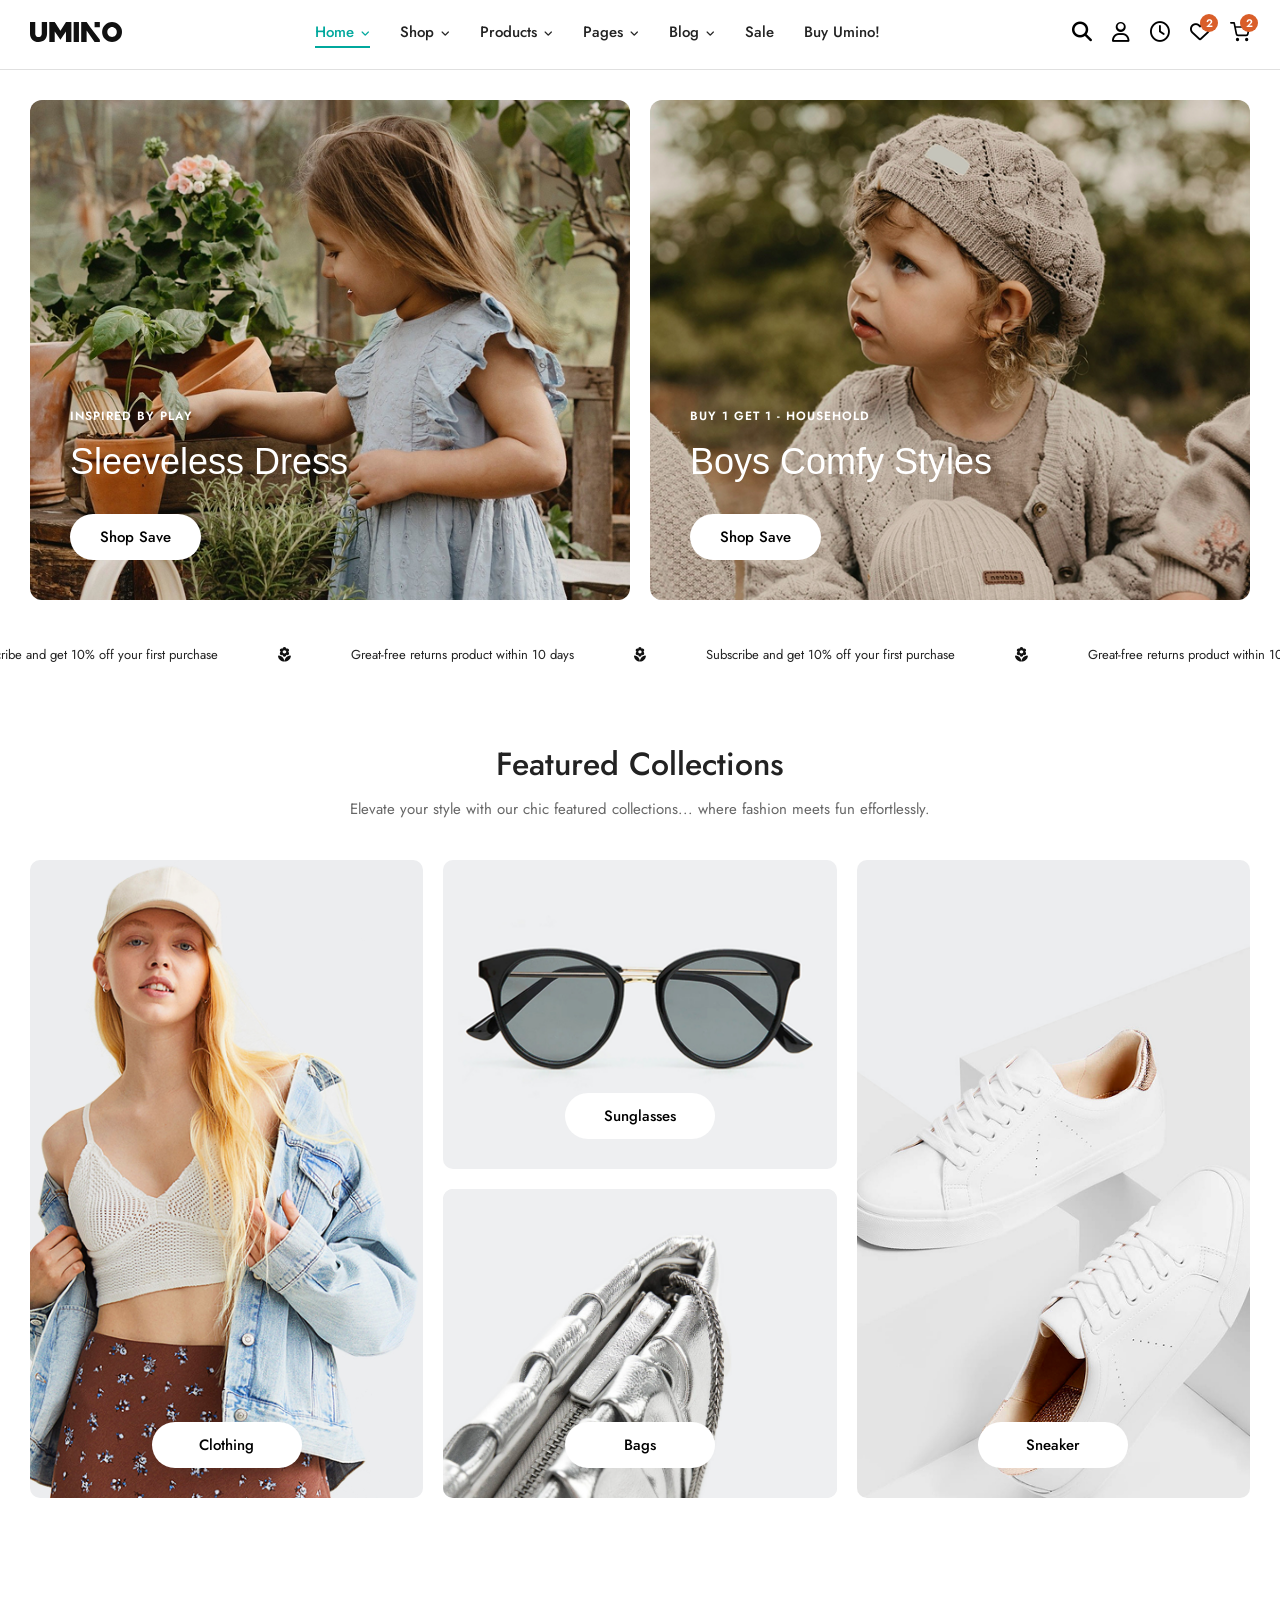
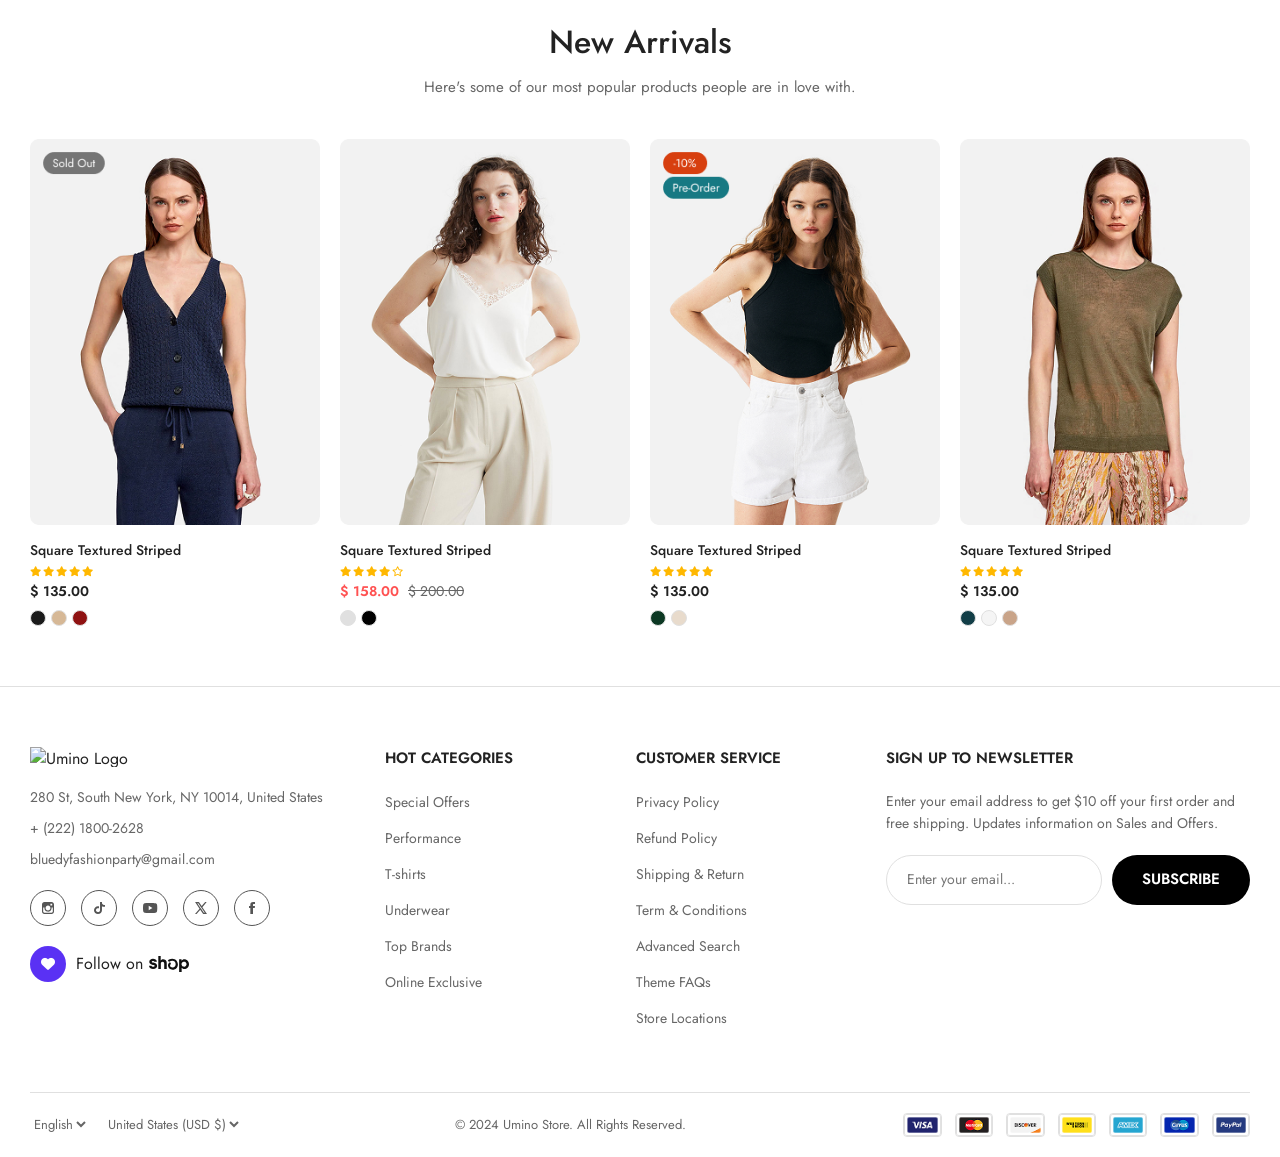
==== index.html @ 7bce4096 "init: initial commit" ====
<!doctype html>
<html lang="en">
  <head>
    <meta charset="UTF-8" />
    <meta name="viewport" content="width=device-width, initial-scale=1.0" />
    <title>Umino Theme - Figma to HTML</title>

    <!-- SEO & Meta -->
    <meta
      name="description"
      content="Umino Theme perfectly converted from Figma. Pixel perfect and highly responsive layout."
    />

    <!-- Fonts: Jost -->
    <link rel="preconnect" href="https://fonts.googleapis.com" />
    <link rel="preconnect" href="https://fonts.gstatic.com" crossorigin />
    <link
      href="https://fonts.googleapis.com/css2?family=Jost:wght@400;500;600;700&display=swap"
      rel="stylesheet"
    />

    <!-- FontAwesome for Icons -->
    <link
      rel="stylesheet"
      href="https://cdnjs.cloudflare.com/ajax/libs/font-awesome/6.4.0/css/all.min.css"
    />

    <!-- Custom CSS -->
    <link rel="stylesheet" href="css/style.css" />
    <link rel="stylesheet" href="css/responsive.css" />
  </head>
  <body>
    <!-- Header Desktop & Mobile -->
    <header class="header">
      <div class="container">
        <!-- Mobile Menu Btn -->
        <div class="mobile-menu-btn mobile-only">
          <i class="fa-solid fa-bars"></i>
        </div>

        <!-- Logo -->
        <a href="#" class="header-logo">
          <img
            src="assets/images/Logo.svg"
            alt="Umino Logo"
            style="height: 20px"
          />
        </a>

        <!-- Desktop Nav -->
        <nav class="header-nav desktop-only">
          <ul>
            <li>
              <a href="#" class="active"
                >Home
                <i
                  class="fa-solid fa-angle-down"
                  style="font-size: 10px; margin-left: 2px"
                ></i
              ></a>
            </li>
            <li>
              <a href="#"
                >Shop
                <i
                  class="fa-solid fa-angle-down"
                  style="font-size: 10px; margin-left: 2px"
                ></i
              ></a>
            </li>
            <li>
              <a href="#"
                >Products
                <i
                  class="fa-solid fa-angle-down"
                  style="font-size: 10px; margin-left: 2px"
                ></i
              ></a>
            </li>
            <li>
              <a href="#"
                >Pages
                <i
                  class="fa-solid fa-angle-down"
                  style="font-size: 10px; margin-left: 2px"
                ></i
              ></a>
            </li>
            <li>
              <a href="#"
                >Blog
                <i
                  class="fa-solid fa-angle-down"
                  style="font-size: 10px; margin-left: 2px"
                ></i
              ></a>
            </li>
            <li><a href="#">Sale</a></li>
            <li><a href="#">Buy Umino!</a></li>
          </ul>
        </nav>

        <!-- Icons -->
        <div class="header-icons">
          <a href="#" class="header-icon-item"
            ><i class="fa-solid fa-magnifying-glass"></i
          ></a>
          <a href="#" class="header-icon-item desktop-only"
            ><i class="fa-regular fa-user"></i
          ></a>
          <a href="#" class="header-icon-item desktop-only"
            ><i class="fa-regular fa-clock"></i
          ></a>
          <a href="#" class="header-icon-item desktop-only">
            <i class="fa-regular fa-heart"></i>
            <span class="icon-badge">2</span>
          </a>
          <a href="#" class="header-icon-item">
            <svg
              width="20"
              height="20"
              viewBox="0 0 24 24"
              fill="none"
              stroke="currentColor"
              stroke-width="2"
              stroke-linecap="round"
              stroke-linejoin="round"
              class="feather feather-shopping-cart"
            >
              <circle cx="9" cy="21" r="1"></circle>
              <circle cx="20" cy="21" r="1"></circle>
              <path
                d="M1 1h4l2.68 13.39a2 2 0 0 0 2 1.61h9.72a2 2 0 0 0 2-1.61L23 6H6"
              ></path>
            </svg>
            <span class="icon-badge">2</span>
          </a>
        </div>
      </div>
    </header>

    <main>
      <!-- Hero Banners -->
      <section class="hero-banners">
        <div class="container">
          <!-- Banner 1 -->
          <div class="banner-card">
            <img src="assets/images/banner-1.png" alt="Girl Dress" />
            <div class="banner-content">
              <div class="banner-subtitle">INSPIRED BY PLAY</div>
              <h2 class="banner-title">Sleeveless Dress</h2>
              <a href="#" class="btn btn-light">Shop Save</a>
            </div>
          </div>
          <!-- Banner 2 -->
          <div class="banner-card">
            <img src="assets/images/banner-2.png" alt="Boy Style" />
            <div class="banner-content">
              <div class="banner-subtitle">BUY 1 GET 1 - HOUSEHOLD</div>
              <h2 class="banner-title">Boys Comfy Styles</h2>
              <a href="#" class="btn btn-light">Shop Save</a>
            </div>
          </div>
        </div>
      </section>

      <!-- Features Bar -->
      <section class="features-bar">
        <div class="container features-scroll">
          <div class="feature-item">
            Subscribe and get 10% off your first purchase
          </div>
          <img
            src="assets/icons/flower.svg"
            alt="flower"
            style="height: 15px"
          />
          <div class="feature-item">
            Great-free returns product within 10 days
          </div>
          <img
            src="assets/icons/flower.svg"
            alt="flower"
            style="height: 15px"
          />
          <div class="feature-item">
            Subscribe and get 10% off your first purchase
          </div>
          <img
            src="assets/icons/flower.svg"
            alt="flower"
            style="height: 15px"
          />
          <div class="feature-item">
            Great-free returns product within 10 days
          </div>
        </div>
      </section>

      <!-- Featured Collections -->
      <section class="featured-collections">
        <div class="container">
          <h2 class="section-title">Featured Collections</h2>
          <p class="section-subtitle">
            Elevate your style with our chic featured collections... where
            fashion meets fun effortlessly.
          </p>

          <div class="fc-grid">
            <!-- Col 1 -->
            <div class="fc-card" style="grid-row: span 2">
              <img src="assets/images/products-3.png" alt="Clothing" />
              <a href="#" class="btn">Clothing</a>
            </div>
            <!-- Col 2 Array -->
            <div
              class="fc-col-stacked"
              style="grid-row: span 2; display: flex; flex-direction: column"
            >
              <div class="fc-card">
                <img src="assets/images/products-4.png" alt="Sunglasses" />
                <a href="#" class="btn">Sunglasses</a>
              </div>
              <div class="fc-card">
                <img src="assets/images/products-5.png" alt="Bags" />
                <a href="#" class="btn">Bags</a>
              </div>
            </div>
            <!-- Col 3 -->
            <div class="fc-card" style="grid-row: span 2">
              <img src="assets/images/products-6.png" alt="Sneaker" />
              <a href="#" class="btn">Sneaker</a>
            </div>
          </div>
        </div>
      </section>

      <!-- New Arrivals -->
      <section class="new-arrivals">
        <div class="container">
          <h2 class="section-title">New Arrivals</h2>
          <p class="section-subtitle">
            Here's some of our most popular products people are in love with.
          </p>

          <div class="products-grid">
            <!-- Product 1 -->
            <div class="product-card">
              <div class="product-image-wrap">
                <!-- <div class="badges">
                  <span class="badge sold-out">Sold Out</span>
                </div> -->
                <img src="assets/images/products-1.png" alt="Product" />
                <div class="product-actions">
                  <button class="action-btn">
                    <i class="fa-regular fa-heart"></i>
                  </button>
                  <button class="action-btn">
                    <i class="fa-regular fa-eye"></i>
                  </button>
                  <button class="action-btn">
                    <i class="fa-solid fa-cart-shopping"></i>
                  </button>
                </div>
              </div>
              <a href="#" class="product-title">Square Textured Striped</a>
              <div class="product-rating">
                <i class="fa-solid fa-star"></i><i class="fa-solid fa-star"></i
                ><i class="fa-solid fa-star"></i><i class="fa-solid fa-star"></i
                ><i class="fa-solid fa-star"></i>
              </div>
              <div class="product-price">$ 135.00</div>
              <div class="product-colors">
                <div
                  class="color-swatch"
                  style="background-color: #1a1a1a"
                ></div>
                <div
                  class="color-swatch"
                  style="background-color: #d6b896"
                ></div>
                <div
                  class="color-swatch"
                  style="background-color: #8f1212"
                ></div>
              </div>
            </div>

            <!-- Product 2 -->
            <div class="product-card">
              <div class="product-image-wrap">
                <img src="assets/images/products-2.png" alt="Product" />
                <div class="product-actions">
                  <button class="action-btn">
                    <i class="fa-regular fa-heart"></i>
                  </button>
                  <button class="action-btn">
                    <i class="fa-regular fa-eye"></i>
                  </button>
                  <button class="action-btn">
                    <i class="fa-solid fa-cart-shopping"></i>
                  </button>
                </div>
              </div>
              <a href="#" class="product-title">Square Textured Striped</a>
              <div class="product-rating">
                <i class="fa-solid fa-star"></i><i class="fa-solid fa-star"></i
                ><i class="fa-solid fa-star"></i><i class="fa-solid fa-star"></i
                ><i class="fa-regular fa-star"></i>
              </div>
              <div class="product-price">
                <span class="price-new">$ 158.00</span>
                <span class="price-old">$ 200.00</span>
              </div>
              <div class="product-colors">
                <div
                  class="color-swatch"
                  style="background-color: #e0e0e0"
                ></div>
                <div
                  class="color-swatch"
                  style="background-color: #000000"
                ></div>
              </div>
            </div>

            <!-- Product 3 -->
            <div class="product-card">
              <div class="product-image-wrap">
                <img src="assets/images/products-7.png" alt="Product" />
                <div class="product-actions">
                  <button class="action-btn">
                    <i class="fa-regular fa-heart"></i>
                  </button>
                  <button class="action-btn">
                    <i class="fa-regular fa-eye"></i>
                  </button>
                  <button class="action-btn">
                    <i class="fa-solid fa-cart-shopping"></i>
                  </button>
                </div>
              </div>
              <a href="#" class="product-title">Square Textured Striped</a>
              <div class="product-rating">
                <i class="fa-solid fa-star"></i><i class="fa-solid fa-star"></i
                ><i class="fa-solid fa-star"></i><i class="fa-solid fa-star"></i
                ><i class="fa-solid fa-star"></i>
              </div>
              <div class="product-price">$ 135.00</div>
              <div class="product-colors">
                <div
                  class="color-swatch"
                  style="background-color: #0c3823"
                ></div>
                <div
                  class="color-swatch"
                  style="background-color: #e8dbcc"
                ></div>
              </div>
            </div>

            <!-- Product 4 -->
            <div class="product-card">
              <div class="product-image-wrap">
                <img src="assets/images/products-8.png" alt="Product" />
                <div class="product-actions">
                  <button class="action-btn">
                    <i class="fa-regular fa-heart"></i>
                  </button>
                  <button class="action-btn">
                    <i class="fa-regular fa-eye"></i>
                  </button>
                  <button class="action-btn">
                    <i class="fa-solid fa-cart-shopping"></i>
                  </button>
                </div>
              </div>
              <a href="#" class="product-title">Square Textured Striped</a>
              <div class="product-rating">
                <i class="fa-solid fa-star"></i><i class="fa-solid fa-star"></i
                ><i class="fa-solid fa-star"></i><i class="fa-solid fa-star"></i
                ><i class="fa-solid fa-star"></i>
              </div>
              <div class="product-price">$ 135.00</div>
              <div class="product-colors">
                <div
                  class="color-swatch"
                  style="background-color: #123e47"
                ></div>
                <div
                  class="color-swatch"
                  style="background-color: #f5f5f5"
                ></div>
                <div
                  class="color-swatch"
                  style="background-color: #c9a489"
                ></div>
              </div>
            </div>
          </div>
        </div>
      </section>
    </main>

    <!-- Footer -->
    <footer class="footer">
      <div class="container">
        <div class="footer-top">
          <!-- Col 1: Logo & Info -->
          <div class="footer-col footer-logo-col">
            <img
              src="assets/images/logo.svg"
              alt="Umino Logo"
              style="height: 20px; margin-bottom: 20px"
            />
            <div class="footer-contact">
              <p>280 St, South New York, NY 10014, United States</p>
              <p>+ (222) 1800-2628</p>
              <p>bluedyfashionparty@gmail.com</p>
            </div>
            <div class="footer-socials">
              <a href="#"
                ><img
                  src="assets/icons/social/instagram.svg"
                  alt="Facebook"
                  style="height: 36px"
              /></a>
              <a href="#"
                ><img
                  src="assets/icons/social/tiktok.svg"
                  alt="Twitter"
                  style="height: 36px"
              /></a>
              <a href="#"
                ><img
                  src="assets/icons/social/youtube.svg"
                  alt="Instagram"
                  style="height: 36px"
              /></a>
              <a href="#"
                ><img
                  src="assets/icons/social/twitter.svg"
                  alt="Tiktok"
                  style="height: 36px"
              /></a>
              <a href="#"
                ><img
                  src="assets/icons/social/facebook.svg"
                  alt="Youtube"
                  style="height: 36px"
              /></a>
            </div>
            <div class="follow-shop">
              <div class="icon-wrap">
                <i class="fa-solid fa-heart" style="font-size: 14px"></i>
              </div>
              <span style="display: flex; align-items: center; gap: 6px"
                >Follow on
                <a href="#" style="display: flex"
                  ><img
                    src="assets/images/Logo_shop.svg"
                    alt="shop"
                    style="height: 16px" /></a
              ></span>
            </div>
          </div>

          <!-- Col 2: Hot Categories -->
          <div class="footer-col accordion">
            <h4 class="footer-title">
              Hot Categories <i class="fa-solid fa-plus mobile-only"></i>
            </h4>
            <ul class="footer-links">
              <li><a href="#">Special Offers</a></li>
              <li><a href="#">Performance</a></li>
              <li><a href="#">T-shirts</a></li>
              <li><a href="#">Underwear</a></li>
              <li><a href="#">Top Brands</a></li>
              <li><a href="#">Online Exclusive</a></li>
            </ul>
          </div>

          <!-- Col 3: Customer Service -->
          <div class="footer-col accordion">
            <h4 class="footer-title">
              Customer Service <i class="fa-solid fa-minus mobile-only"></i>
            </h4>
            <ul class="footer-links" style="display: block">
              <!-- Default open on image -->
              <li><a href="#">Privacy Policy</a></li>
              <li><a href="#">Refund Policy</a></li>
              <li><a href="#">Shipping & Return</a></li>
              <li><a href="#">Term & Conditions</a></li>
              <li><a href="#">Advanced Search</a></li>
              <li><a href="#">Theme FAQs</a></li>
              <li><a href="#">Store Locations</a></li>
            </ul>
          </div>

          <!-- Col 4: Newsletter -->
          <div class="footer-col">
            <h4 class="footer-title">Sign Up To Newsletter</h4>
            <p
              style="
                font-size: 14px;
                color: var(--color-text-muted);
                line-height: 1.6;
              "
            >
              Enter your email address to get $10 off your first order and free
              shipping. Updates information on Sales and Offers.
            </p>
            <div class="newsletter-form">
              <input type="email" placeholder="Enter your email..." />
              <button class="btn btn-dark">SUBSCRIBE</button>
            </div>
          </div>
        </div>

        <!-- Bottom Row -->
        <div class="footer-bottom">
          <div class="footer-selectors">
            <select>
              <option>English</option>
            </select>
            <select>
              <option>United States (USD $)</option>
            </select>
          </div>
          <div>&copy; 2024 Umino Store. All Rights Reserved.</div>
          <div class="payment-icons" style="display: flex; gap: 8px">
            <img
              src="assets/images/payment-1.png"
              alt="Visa"
              style="
                height: 24px;
                border: 1px solid #e0e0e0;
                border-radius: 4px;
              "
            />
            <img
              src="assets/images/payment-7.png"
              alt="PayPal"
              style="
                height: 24px;
                border: 1px solid #e0e0e0;
                border-radius: 4px;
              "
            />
            <img
              src="assets/images/payment-2.png"
              alt="Mastercard"
              style="
                height: 24px;
                border: 1px solid #e0e0e0;
                border-radius: 4px;
              "
            />
            <img
              src="assets/images/payment-3.png"
              alt="Discover"
              style="
                height: 24px;
                border: 1px solid #e0e0e0;
                border-radius: 4px;
              "
            />
            <img
              src="assets/images/payment-4.png"
              alt="Western Union"
              style="
                height: 24px;
                border: 1px solid #e0e0e0;
                border-radius: 4px;
              "
            />
            <img
              src="assets/images/payment-5.png"
              alt="Amex"
              style="
                height: 24px;
                border: 1px solid #e0e0e0;
                border-radius: 4px;
              "
            />
            <img
              src="assets/images/payment-6.png"
              alt="Cirrus"
              style="
                height: 24px;
                border: 1px solid #e0e0e0;
                border-radius: 4px;
              "
            />
          </div>
        </div>
      </div>
    </footer>

    <!-- Mobile Bottom Navigation (Sticky) -->
    <nav class="mobile-bottom-nav">
      <a href="#" class="nav-item active">
        <i class="fa-solid fa-house"></i>
        <span>Home</span>
      </a>
      <a href="#" class="nav-item">
        <i class="fa-solid fa-store"></i>
        <span>Shop</span>
      </a>
      <a href="#" class="nav-item">
        <i class="fa-regular fa-user"></i>
        <span>Account</span>
      </a>
      <a href="#" class="nav-item">
        <i class="fa-regular fa-heart"></i>
        <span>Wishlist</span>
      </a>
      <a href="#" class="nav-item" style="position: relative">
        <i class="fa-solid fa-bag-shopping"></i>
        <span class="icon-badge">0</span>
        <span>Cart</span>
      </a>
    </nav>

    <!-- JS Scripts -->
    <script src="js/main.js"></script>
  </body>
</html>
---- css/style.css ----
/* style.css */
/* Import other css files */
@import url('normalize.css');
@import url('variables.css');
@import url('base.css');
@import url('components.css');

/* ================= HEADER ================= */
.header {
  height: 70px;
  padding: 20px 0;
  border-bottom: 1px solid var(--color-border);
  position: sticky;
  top: 0;
  background: white;
  z-index: var(--z-header);
}

.header .container {
  display: flex;
  align-items: center;
  justify-content: space-between;
}

.header-logo img {
  height: 20px;
}

.header-nav ul {
  display: flex;
  gap: 30px;
}

.header-nav a {
  font-size: 15px;
  font-weight: 500;
  text-transform: capitalize;
  position: relative;
  padding-bottom: 5px;
}

.header-nav a:hover, .header-nav a.active {
  color: var(--color-badge-preorder); /* Usually theme primary */
}

.header-nav a:hover::after, .header-nav a.active::after {
  content: "";
  position: absolute;
  left: 0;
  bottom: 0;
  width: 100%;
  height: 2px;
  background-color: var(--color-badge-preorder);
}

.header-icons {
  display: flex;
  align-items: center;
  gap: 20px;
}

.header-icon-item {
  position: relative;
  font-size: 20px;
  display: flex;
  align-items: center;
  color: var(--color-primary);
}

.icon-badge {
  position: absolute;
  top: -8px;
  right: -8px;
  background: #d95e29; /* Orange badge from feedback */
  color: white;
  font-size: 11px;
  border-radius: 50%;
  width: 18px;
  height: 18px;
  display: flex;
  justify-content: center;
  align-items: center;
  font-weight: 600;
}

/* ================= HERO BANNERS ================= */
.hero-banners {
  padding: 30px 0;
}

.hero-banners .container {
  display: grid;
  grid-template-columns: 1fr 1fr;
  gap: 20px;
}

.banner-card {
  position: relative;
  border-radius: 12px;
  overflow: hidden;
  height: 500px;
}

.banner-card img {
  width: 100%;
  height: 100%;
  object-fit: cover;
}

.banner-content {
  position: absolute;
  bottom: 40px;
  left: 40px;
  color: white; /* Depends on text color in design, wait image shows white text */
}

.banner-card:nth-child(1) .banner-content {
  color: white;
}
.banner-card:nth-child(2) .banner-content {
  color: white;
}

.banner-subtitle {
  font-size: 12px;
  text-transform: uppercase;
  letter-spacing: 1px;
  margin-bottom: 10px;
  font-weight: 600;
}

.banner-title {
  font-size: 36px;
  margin-bottom: 25px;
  font-family: 'Instrument Sans', sans-serif; /* Based on image looks like serif or fancy display font */
}

/* ================= PERKS ================= */
.features-bar {
  padding: 15px 0;
  background: white;
}

.features-scroll {
  display: flex;
  justify-content: center;
  align-items: center;
  gap: 60px;
  overflow-x: auto;
  scrollbar-width: none;
}
.features-scroll::-webkit-scrollbar {
  display: none;
}

.feature-item {
  display: flex;
  align-items: center;
  gap: 10px;
  font-size: 13px;
  white-space: nowrap;
}

/* ================= FEATURED COLLECTIONS ================= */
.featured-collections {
  padding: 60px 0;
}

.fc-grid {
  display: grid;
  grid-template-columns: 1fr 1fr 1fr;
  gap: 20px;
}

.fc-col-stacked {
  display: flex;
  flex-direction: column;
  gap: 20px;
}

.fc-card {
  position: relative;
  border-radius: 10px;
  overflow: hidden;
  flex: 1;
}

.fc-card img {
  width: 100%;
  height: 100%;
  background-color: #ECEDEF;
  object-fit: cover;
  transition: transform var(--transition-fast);
}

.fc-card:hover img {
  transform: scale(1.05);
}

.fc-card .btn {
  position: absolute;
  bottom: 30px;
  left: 50%;
  transform: translateX(-50%);
  min-width: 150px;
  background: white;
  color: black;
}

/* ================= NEW ARRIVALS ================= */
.new-arrivals {
  padding: 60px 0;
}

.products-grid {
  display: grid;
  grid-template-columns: repeat(4, 1fr);
  gap: 20px;
}

/* ================= FOOTER ================= */
.footer {
  padding: 60px 0 20px;
  border-top: 1px solid var(--color-border);
  background: white;
}

.footer-top {
  display: grid;
  grid-template-columns: 3fr 2fr 2fr 3fr;
  gap: 40px;
  margin-bottom: 50px;
}

.footer-logo {
  height: 24px;
  margin-bottom: 20px;
}

.footer-contact p {
  color: var(--color-text-muted);
  font-size: 14px;
  margin-bottom: 10px;
}

.footer-socials {
  display: flex;
  gap: 15px;
  margin: 20px 0;
}

.footer-socials a {
  font-size: 18px;
  transition: var(--transition-fast);
}
.footer-socials a:hover { color: var(--color-badge-preorder); }

.follow-shop {
  margin-top: 20px;
  display: flex;
  align-items: center;
  gap: 10px;
}
.follow-shop .icon-wrap {
  width: 36px;
  height: 36px;
  background-color: #5A31F4; /* Purple Shop Pay color */
  border-radius: 50%;
  display: flex;
  justify-content: center;
  align-items: center;
  color: white;
}
.follow-shop span {
  font-size: 16px;
  color: var(--color-text-main);
  font-family: inherit;
}
.follow-shop span strong {
  font-size: 18px;
  font-weight: 700;
  letter-spacing: -0.5px;
}

.footer-title {
  font-size: 15px;
  font-weight: 600;
  text-transform: uppercase;
  margin-bottom: 20px;
}

.footer-links li {
  margin-bottom: 12px;
}

.footer-links a {
  color: var(--color-text-muted);
  font-size: 14px;
  transition: var(--transition-fast);
}
.footer-links a:hover {
  color: var(--color-primary);
  padding-left: 5px;
}

.newsletter-form {
  margin-top: 20px;
  display: flex;
  gap: 10px;
  height: 50px;
  max-width: 450px;
}

.newsletter-form input {
  flex: 1;
  padding: 0 20px;
  border: 1px solid var(--color-border);
  border-radius: 30px;
  outline: none;
  font-size: 14px;
}

.newsletter-form .btn-dark {
  border-radius: 30px;
  padding: 0 30px;
  font-weight: 600;
  height: 100%;
}

.footer-bottom {
  border-top: 1px solid var(--color-border);
  padding-top: 20px;
  display: flex;
  justify-content: space-between;
  align-items: center;
  font-size: 13px;
  color: var(--color-text-muted);
}

.footer-selectors {
  display: flex;
  gap: 15px;
}

.footer-selectors select {
  border: none;
  background: transparent;
  color: var(--color-text-muted);
  cursor: pointer;
  outline: none;
}

.payment-icons img {
  height: 20px;
  margin-left: 5px;
}

/* Mobile header elements hidden on desktop */
.mobile-menu-btn {
  font-size: 24px;
}

.mobile-bottom-nav {
  display: none;
}
---- css/responsive.css ----
/* responsive.css */

@media (max-width: 991px) {
  .hero-banners .container {
    grid-template-columns: 1fr;
  }
  .banner-card {
    height: 400px;
  }
  .fc-grid {
    display: block;
    column-count: 2;
    column-gap: 15px;
  }
  .fc-card {
    break-inside: avoid;
    margin-bottom: 15px;
    display: inline-block;
    width: 100%;
  }
  .fc-card img {
    width: 100%;
    object-fit: cover;
    display: block;
  }
  .item-clothing img, .item-sneaker img {
    aspect-ratio: 3 / 4; /* Tỉ lệ dọc cho khối lớn */
  }
  .item-sunglasses img, .item-bags img {
    aspect-ratio: 1 / 1; /* Tỉ lệ vuông cho khối nhỏ */
  }
  .products-grid {
    grid-template-columns: 1fr 1fr 1fr;
  }
  .footer-top {
    grid-template-columns: 1fr 1fr;
  }
}

@media (max-width: 768px) {
  :root {
    --container-padding: 15px;
  }
  
  h2.section-title {
    font-size: 24px;
  }
  p.section-subtitle {
    font-size: 13px;
    margin-bottom: 25px;
  }
  
  /* Header Mobile */
  .header {
    padding: 15px 0;
  }
  
  /* Hero Banners */
  .banner-card {
    height: 350px;
  }
  .banner-title {
    font-size: 28px;
  }
  .banner-content {
    bottom: 20px;
    left: 20px;
  }

  /* Features scroll */
  .feature-item {
    font-size: 12px;
  }

  /* Featured Collections handled by 991px multi-column */
  .fc-card {
    min-height: auto;
  }

  /* New arrivals */
  .products-grid {
    grid-template-columns: 1fr 1fr;
    gap: 15px;
  }

  /* Footer */
  .footer-top {
    grid-template-columns: 1fr;
    gap: 20px;
  }
  .footer-logo-col {
    text-align: center;
  }
  .footer-socials {
    justify-content: center;
  }
  
  /* Footer Accordion */
  .footer-col.accordion .footer-title {
    display: flex;
    justify-content: space-between;
    align-items: center;
    border-bottom: 1px solid var(--color-border);
    padding-bottom: 15px;
    margin-bottom: 0;
    cursor: pointer;
  }
  .footer-col.accordion .footer-title i {
    font-size: 12px;
    transition: transform var(--transition-fast);
  }
  .footer-col.accordion.active .footer-title i {
    transform: rotate(180deg);
  }
  .footer-col.accordion .footer-links {
    display: none;
    padding-top: 15px;
  }
  .footer-col.accordion.active .footer-links {
    display: block;
  }

  .footer-bottom {
    flex-direction: column;
    gap: 15px;
    text-align: center;
    padding-bottom: 80px; /* Space for mobile nav */
  }

  /* Mobile Bottom Nav */
  .mobile-bottom-nav {
    display: flex;
    position: fixed;
    bottom: 0;
    left: 0;
    width: 100%;
    background: white;
    border-top: 1px solid var(--color-border);
    z-index: var(--z-mobile-nav);
    justify-content: space-around;
    padding: 10px 0;
    box-shadow: 0 -2px 10px rgba(0,0,0,0.05);
  }
  
  .nav-item {
    display: flex;
    flex-direction: column;
    align-items: center;
    font-size: 10px;
    color: var(--color-text-muted);
    gap: 4px;
  }
  
  .nav-item i {
    font-size: 20px;
  }
  .nav-item.active {
    color: var(--color-primary);
  }
  .nav-item .icon-badge {
    right: auto;
    left: 50%;
  }
}
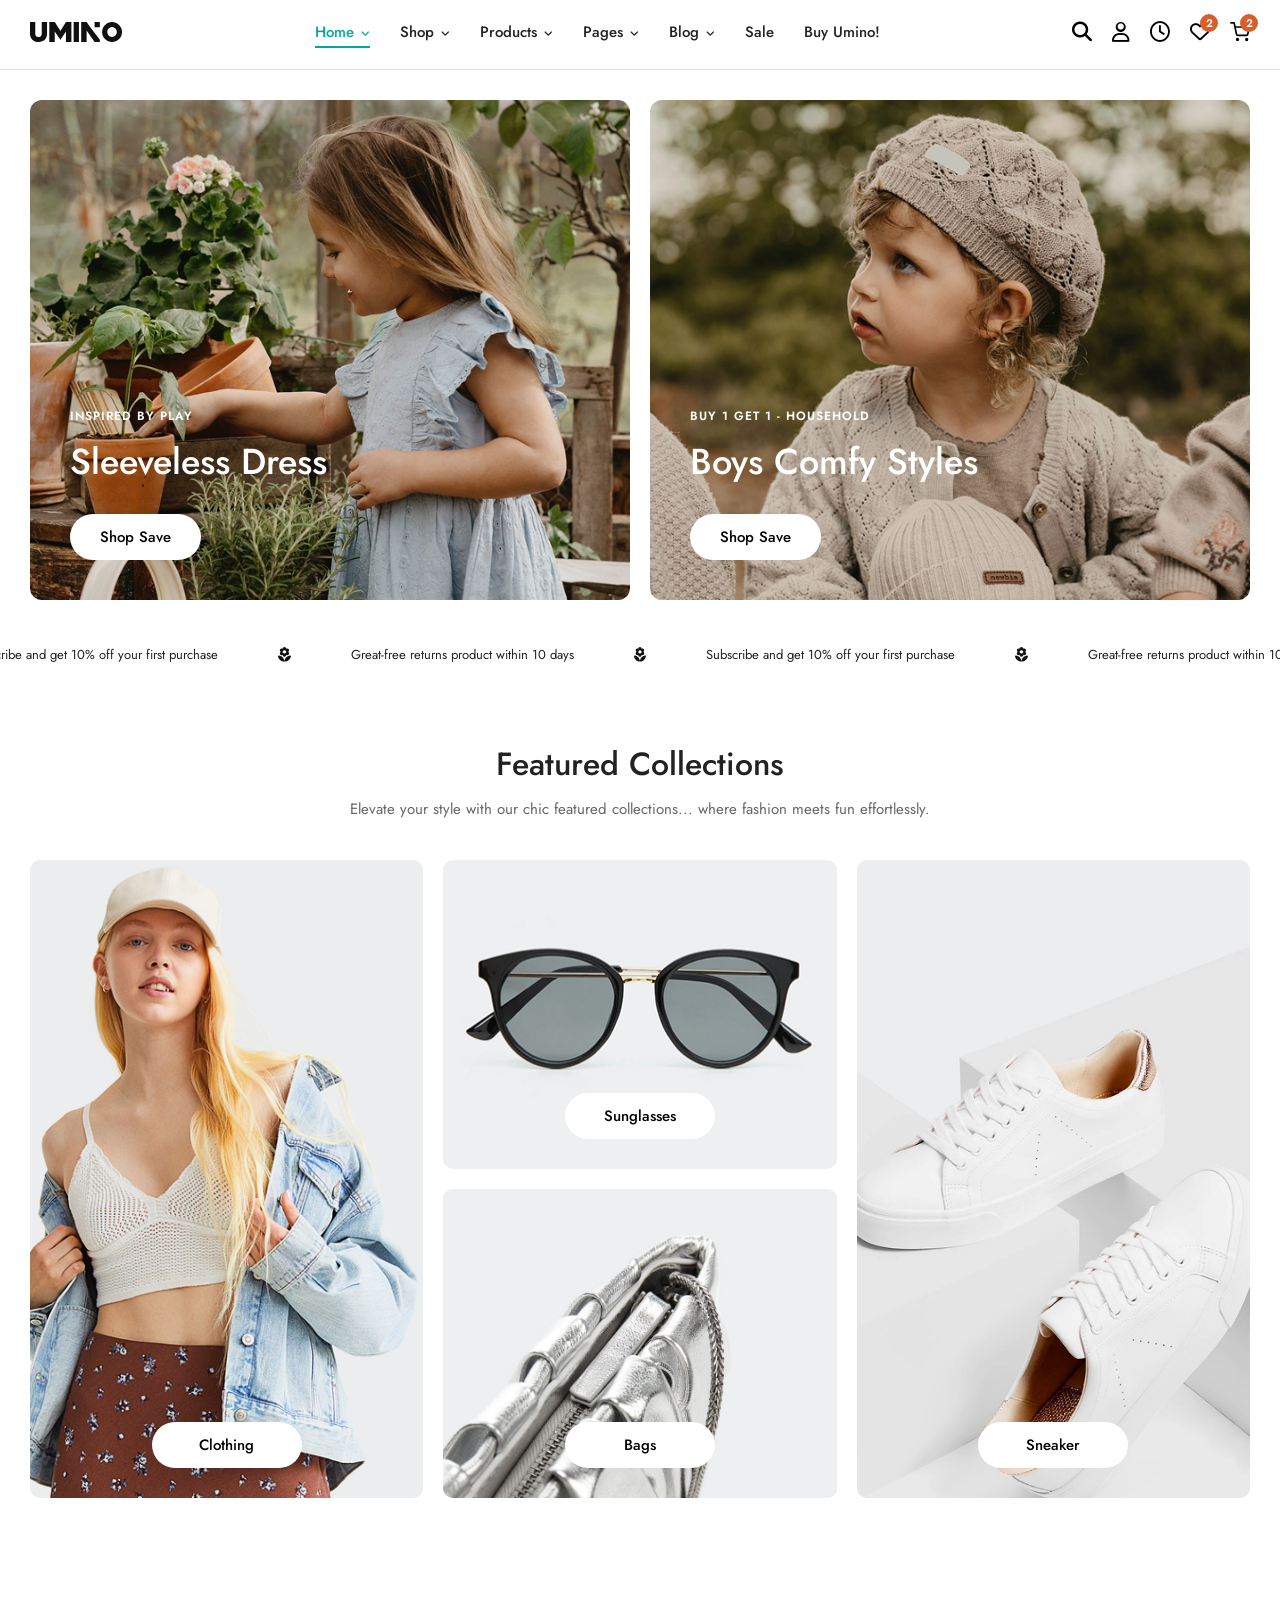
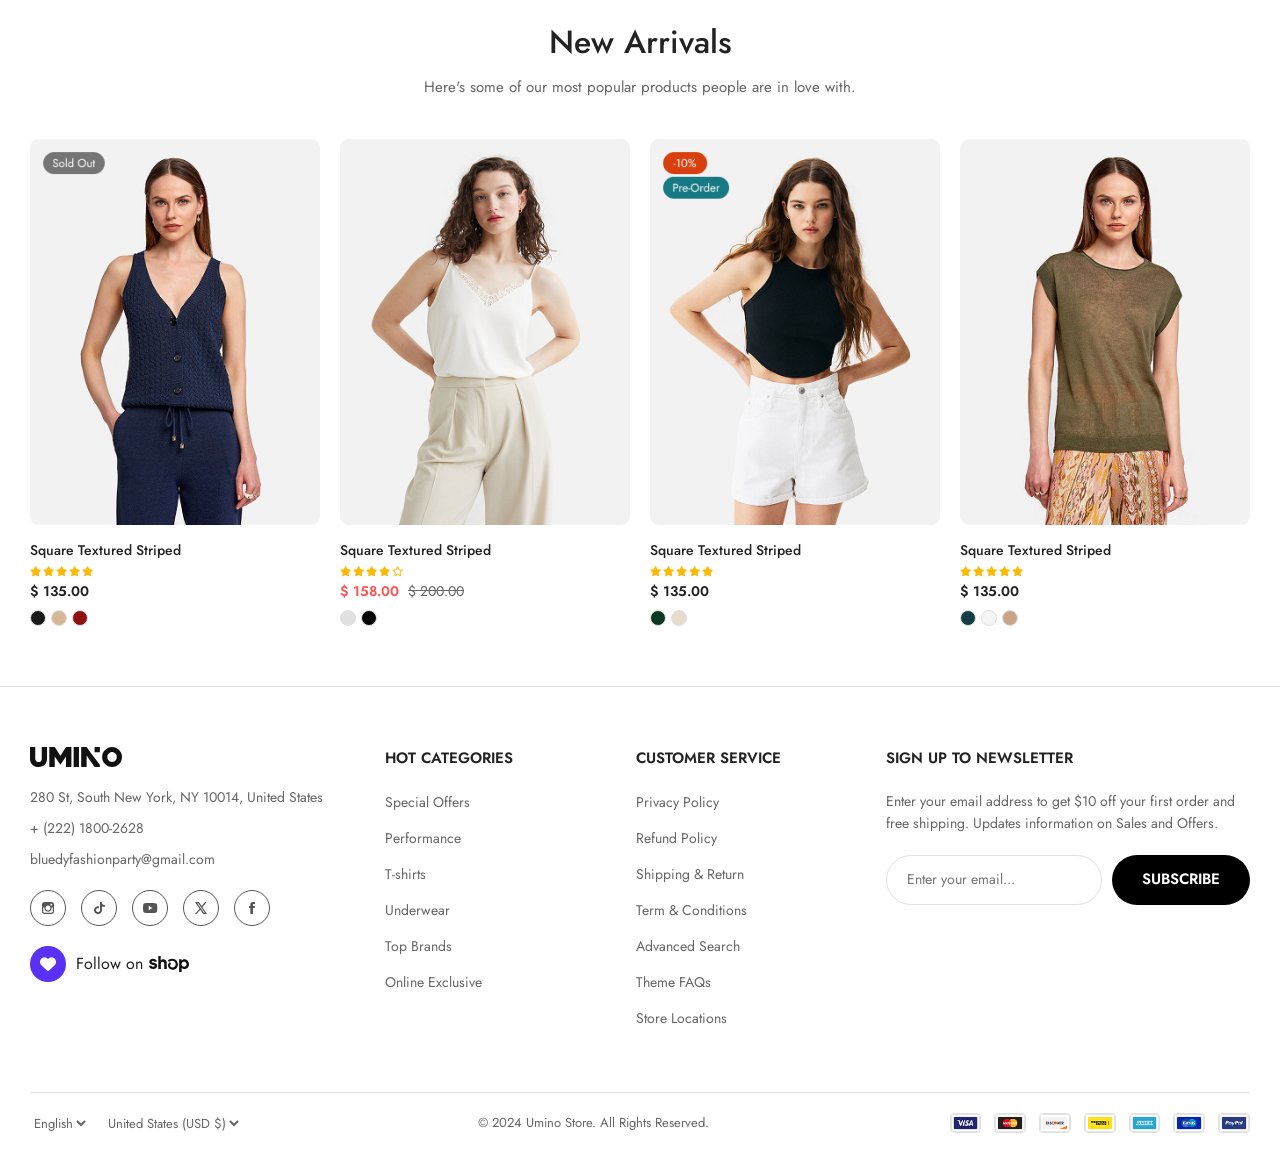
==== commit 2986b8bc: "fix layout mobile, desktop, laptop" ====
--- a/index.html
+++ b/index.html
@@ -5,13 +5,11 @@
     <meta name="viewport" content="width=device-width, initial-scale=1.0" />
     <title>Umino Theme - Figma to HTML</title>
 
-    <!-- SEO & Meta -->
     <meta
       name="description"
       content="Umino Theme perfectly converted from Figma. Pixel perfect and highly responsive layout."
     />
 
-    <!-- Fonts: Jost -->
     <link rel="preconnect" href="https://fonts.googleapis.com" />
     <link rel="preconnect" href="https://fonts.gstatic.com" crossorigin />
     <link
@@ -19,100 +17,76 @@
       rel="stylesheet"
     />
 
-    <!-- FontAwesome for Icons -->
     <link
       rel="stylesheet"
       href="https://cdnjs.cloudflare.com/ajax/libs/font-awesome/6.4.0/css/all.min.css"
     />
-
-    <!-- Custom CSS -->
     <link rel="stylesheet" href="css/style.css" />
     <link rel="stylesheet" href="css/responsive.css" />
   </head>
   <body>
-    <!-- Header Desktop & Mobile -->
     <header class="header">
       <div class="container">
-        <!-- Mobile Menu Btn -->
         <div class="mobile-menu-btn mobile-only">
-          <i class="fa-solid fa-bars"></i>
-        </div>
-
-        <!-- Logo -->
+          <i class="fa-solid fa-bars" aria-hidden="true"></i>
+        </div>
         <a href="#" class="header-logo">
           <img
             src="assets/images/Logo.svg"
             alt="Umino Logo"
-            style="height: 20px"
+            class="header-logo__img"
           />
         </a>
 
-        <!-- Desktop Nav -->
         <nav class="header-nav desktop-only">
           <ul>
             <li>
-              <a href="#" class="active"
-                >Home
-                <i
-                  class="fa-solid fa-angle-down"
-                  style="font-size: 10px; margin-left: 2px"
-                ></i
-              ></a>
+              <a href="#" class="active">
+                Home
+                <i class="fa-solid fa-angle-down nav-caret" aria-hidden="true"></i>
+              </a>
             </li>
             <li>
-              <a href="#"
-                >Shop
-                <i
-                  class="fa-solid fa-angle-down"
-                  style="font-size: 10px; margin-left: 2px"
-                ></i
-              ></a>
+              <a href="#">
+                Shop
+                <i class="fa-solid fa-angle-down nav-caret" aria-hidden="true"></i>
+              </a>
             </li>
             <li>
-              <a href="#"
-                >Products
-                <i
-                  class="fa-solid fa-angle-down"
-                  style="font-size: 10px; margin-left: 2px"
-                ></i
-              ></a>
+              <a href="#">
+                Products
+                <i class="fa-solid fa-angle-down nav-caret" aria-hidden="true"></i>
+              </a>
             </li>
             <li>
-              <a href="#"
-                >Pages
-                <i
-                  class="fa-solid fa-angle-down"
-                  style="font-size: 10px; margin-left: 2px"
-                ></i
-              ></a>
+              <a href="#">
+                Pages
+                <i class="fa-solid fa-angle-down nav-caret" aria-hidden="true"></i>
+              </a>
             </li>
             <li>
-              <a href="#"
-                >Blog
-                <i
-                  class="fa-solid fa-angle-down"
-                  style="font-size: 10px; margin-left: 2px"
-                ></i
-              ></a>
+              <a href="#">
+                Blog
+                <i class="fa-solid fa-angle-down nav-caret" aria-hidden="true"></i>
+              </a>
             </li>
             <li><a href="#">Sale</a></li>
             <li><a href="#">Buy Umino!</a></li>
           </ul>
         </nav>
 
-        <!-- Icons -->
         <div class="header-icons">
           <a href="#" class="header-icon-item"
-            ><i class="fa-solid fa-magnifying-glass"></i
+            ><i class="fa-solid fa-magnifying-glass" aria-hidden="true"></i
           ></a>
           <a href="#" class="header-icon-item desktop-only"
-            ><i class="fa-regular fa-user"></i
+            ><i class="fa-regular fa-user" aria-hidden="true"></i
           ></a>
           <a href="#" class="header-icon-item desktop-only"
-            ><i class="fa-regular fa-clock"></i
+            ><i class="fa-regular fa-clock" aria-hidden="true"></i
           ></a>
           <a href="#" class="header-icon-item desktop-only">
-            <i class="fa-regular fa-heart"></i>
+            <i class="fa-regular fa-heart" aria-hidden="true"></i>
             <span class="icon-badge">2</span>
           </a>
           <a href="#" class="header-icon-item">
@@ -140,10 +114,8 @@
     </header>
 
     <main>
-      <!-- Hero Banners -->
       <section class="hero-banners">
         <div class="container">
-          <!-- Banner 1 -->
           <div class="banner-card">
             <img src="assets/images/banner-1.png" alt="Girl Dress" />
             <div class="banner-content">
@@ -152,7 +124,6 @@
               <a href="#" class="btn btn-light">Shop Save</a>
             </div>
           </div>
-          <!-- Banner 2 -->
           <div class="banner-card">
             <img src="assets/images/banner-2.png" alt="Boy Style" />
             <div class="banner-content">
@@ -164,7 +135,6 @@
         </div>
       </section>
 
-      <!-- Features Bar -->
       <section class="features-bar">
         <div class="container features-scroll">
           <div class="feature-item">
@@ -173,7 +143,7 @@
           <img
             src="assets/icons/flower.svg"
             alt="flower"
-            style="height: 15px"
+            class="features-flower"
           />
           <div class="feature-item">
             Great-free returns product within 10 days
@@ -181,7 +151,7 @@
           <img
             src="assets/icons/flower.svg"
             alt="flower"
-            style="height: 15px"
+            class="features-flower"
           />
           <div class="feature-item">
             Subscribe and get 10% off your first purchase
@@ -189,7 +159,7 @@
           <img
             src="assets/icons/flower.svg"
             alt="flower"
-            style="height: 15px"
+            class="features-flower"
           />
           <div class="feature-item">
             Great-free returns product within 10 days
@@ -197,7 +167,6 @@
         </div>
       </section>
 
-      <!-- Featured Collections -->
       <section class="featured-collections">
         <div class="container">
           <h2 class="section-title">Featured Collections</h2>
@@ -207,27 +176,19 @@
           </p>
 
           <div class="fc-grid">
-            <!-- Col 1 -->
-            <div class="fc-card" style="grid-row: span 2">
+            <div class="fc-card fc-card--tall item-clothing">
               <img src="assets/images/products-3.png" alt="Clothing" />
               <a href="#" class="btn">Clothing</a>
             </div>
-            <!-- Col 2 Array -->
-            <div
-              class="fc-col-stacked"
-              style="grid-row: span 2; display: flex; flex-direction: column"
-            >
-              <div class="fc-card">
-                <img src="assets/images/products-4.png" alt="Sunglasses" />
-                <a href="#" class="btn">Sunglasses</a>
-              </div>
-              <div class="fc-card">
-                <img src="assets/images/products-5.png" alt="Bags" />
-                <a href="#" class="btn">Bags</a>
-              </div>
-            </div>
-            <!-- Col 3 -->
-            <div class="fc-card" style="grid-row: span 2">
+            <div class="fc-card item-sunglasses">
+              <img src="assets/images/products-4.png" alt="Sunglasses" />
+              <a href="#" class="btn">Sunglasses</a>
+            </div>
+            <div class="fc-card item-bags">
+              <img src="assets/images/products-5.png" alt="Bags" />
+              <a href="#" class="btn">Bags</a>
+            </div>
+            <div class="fc-card fc-card--tall item-sneaker">
               <img src="assets/images/products-6.png" alt="Sneaker" />
               <a href="#" class="btn">Sneaker</a>
             </div>
@@ -235,7 +196,6 @@
         </div>
       </section>
 
-      <!-- New Arrivals -->
       <section class="new-arrivals">
         <div class="container">
           <h2 class="section-title">New Arrivals</h2>
@@ -244,22 +204,18 @@
           </p>
 
           <div class="products-grid">
-            <!-- Product 1 -->
             <div class="product-card">
               <div class="product-image-wrap">
-                <!-- <div class="badges">
-                  <span class="badge sold-out">Sold Out</span>
-                </div> -->
                 <img src="assets/images/products-1.png" alt="Product" />
                 <div class="product-actions">
-                  <button class="action-btn">
-                    <i class="fa-regular fa-heart"></i>
-                  </button>
-                  <button class="action-btn">
-                    <i class="fa-regular fa-eye"></i>
-                  </button>
-                  <button class="action-btn">
-                    <i class="fa-solid fa-cart-shopping"></i>
+                  <button class="action-btn" type="button" aria-label="Add to wishlist">
+                    <i class="fa-regular fa-heart" aria-hidden="true"></i>
+                  </button>
+                  <button class="action-btn" type="button" aria-label="Quick view">
+                    <i class="fa-regular fa-eye" aria-hidden="true"></i>
+                  </button>
+                  <button class="action-btn" type="button" aria-label="Add to cart">
+                    <i class="fa-solid fa-cart-shopping" aria-hidden="true"></i>
                   </button>
                 </div>
               </div>
@@ -286,19 +242,18 @@
               </div>
             </div>
 
-            <!-- Product 2 -->
             <div class="product-card">
               <div class="product-image-wrap">
                 <img src="assets/images/products-2.png" alt="Product" />
                 <div class="product-actions">
-                  <button class="action-btn">
-                    <i class="fa-regular fa-heart"></i>
-                  </button>
-                  <button class="action-btn">
-                    <i class="fa-regular fa-eye"></i>
-                  </button>
-                  <button class="action-btn">
-                    <i class="fa-solid fa-cart-shopping"></i>
+                  <button class="action-btn" type="button" aria-label="Add to wishlist">
+                    <i class="fa-regular fa-heart" aria-hidden="true"></i>
+                  </button>
+                  <button class="action-btn" type="button" aria-label="Quick view">
+                    <i class="fa-regular fa-eye" aria-hidden="true"></i>
+                  </button>
+                  <button class="action-btn" type="button" aria-label="Add to cart">
+                    <i class="fa-solid fa-cart-shopping" aria-hidden="true"></i>
                   </button>
                 </div>
               </div>
@@ -324,19 +279,18 @@
               </div>
             </div>
 
-            <!-- Product 3 -->
             <div class="product-card">
               <div class="product-image-wrap">
                 <img src="assets/images/products-7.png" alt="Product" />
                 <div class="product-actions">
-                  <button class="action-btn">
-                    <i class="fa-regular fa-heart"></i>
-                  </button>
-                  <button class="action-btn">
-                    <i class="fa-regular fa-eye"></i>
-                  </button>
-                  <button class="action-btn">
-                    <i class="fa-solid fa-cart-shopping"></i>
+                  <button class="action-btn" type="button" aria-label="Add to wishlist">
+                    <i class="fa-regular fa-heart" aria-hidden="true"></i>
+                  </button>
+                  <button class="action-btn" type="button" aria-label="Quick view">
+                    <i class="fa-regular fa-eye" aria-hidden="true"></i>
+                  </button>
+                  <button class="action-btn" type="button" aria-label="Add to cart">
+                    <i class="fa-solid fa-cart-shopping" aria-hidden="true"></i>
                   </button>
                 </div>
               </div>
@@ -359,19 +313,18 @@
               </div>
             </div>
 
-            <!-- Product 4 -->
             <div class="product-card">
               <div class="product-image-wrap">
                 <img src="assets/images/products-8.png" alt="Product" />
                 <div class="product-actions">
-                  <button class="action-btn">
-                    <i class="fa-regular fa-heart"></i>
-                  </button>
-                  <button class="action-btn">
-                    <i class="fa-regular fa-eye"></i>
-                  </button>
-                  <button class="action-btn">
-                    <i class="fa-solid fa-cart-shopping"></i>
+                  <button class="action-btn" type="button" aria-label="Add to wishlist">
+                    <i class="fa-regular fa-heart" aria-hidden="true"></i>
+                  </button>
+                  <button class="action-btn" type="button" aria-label="Quick view">
+                    <i class="fa-regular fa-eye" aria-hidden="true"></i>
+                  </button>
+                  <button class="action-btn" type="button" aria-label="Add to cart">
+                    <i class="fa-solid fa-cart-shopping" aria-hidden="true"></i>
                   </button>
                 </div>
               </div>
@@ -402,16 +355,14 @@
       </section>
     </main>
 
-    <!-- Footer -->
     <footer class="footer">
       <div class="container">
         <div class="footer-top">
-          <!-- Col 1: Logo & Info -->
           <div class="footer-col footer-logo-col">
             <img
-              src="assets/images/logo.svg"
+              src="assets/images/Logo.svg"
               alt="Umino Logo"
-              style="height: 20px; margin-bottom: 20px"
+              class="footer-logo"
             />
             <div class="footer-contact">
               <p>280 St, South New York, NY 10014, United States</p>
@@ -422,53 +373,51 @@
               <a href="#"
                 ><img
                   src="assets/icons/social/instagram.svg"
-                  alt="Facebook"
-                  style="height: 36px"
+                  alt="Instagram"
+                  class="footer-social-icon"
               /></a>
               <a href="#"
                 ><img
                   src="assets/icons/social/tiktok.svg"
-                  alt="Twitter"
-                  style="height: 36px"
+                  alt="TikTok"
+                  class="footer-social-icon"
               /></a>
               <a href="#"
                 ><img
                   src="assets/icons/social/youtube.svg"
-                  alt="Instagram"
-                  style="height: 36px"
+                  alt="YouTube"
+                  class="footer-social-icon"
               /></a>
               <a href="#"
                 ><img
                   src="assets/icons/social/twitter.svg"
-                  alt="Tiktok"
-                  style="height: 36px"
+                  alt="Twitter"
+                  class="footer-social-icon"
               /></a>
               <a href="#"
                 ><img
                   src="assets/icons/social/facebook.svg"
-                  alt="Youtube"
-                  style="height: 36px"
+                  alt="Facebook"
+                  class="footer-social-icon"
               /></a>
             </div>
             <div class="follow-shop">
               <div class="icon-wrap">
-                <i class="fa-solid fa-heart" style="font-size: 14px"></i>
-              </div>
-              <span style="display: flex; align-items: center; gap: 6px"
-                >Follow on
-                <a href="#" style="display: flex"
-                  ><img
-                    src="assets/images/Logo_shop.svg"
-                    alt="shop"
-                    style="height: 16px" /></a
-              ></span>
-            </div>
-          </div>
-
-          <!-- Col 2: Hot Categories -->
+                <i class="fa-solid fa-heart" aria-hidden="true"></i>
+              </div>
+              <span class="follow-shop__label">
+                Follow on
+                <a href="#" class="follow-shop__logo"
+                  ><img src="assets/images/Logo_shop.svg" alt="Shop" />
+                </a>
+              </span>
+            </div>
+          </div>
+
           <div class="footer-col accordion">
             <h4 class="footer-title">
-              Hot Categories <i class="fa-solid fa-plus mobile-only"></i>
+              Hot Categories
+              <i class="fa-solid fa-plus mobile-only" aria-hidden="true"></i>
             </h4>
             <ul class="footer-links">
               <li><a href="#">Special Offers</a></li>
@@ -480,13 +429,12 @@
             </ul>
           </div>
 
-          <!-- Col 3: Customer Service -->
           <div class="footer-col accordion">
             <h4 class="footer-title">
-              Customer Service <i class="fa-solid fa-minus mobile-only"></i>
+              Customer Service
+              <i class="fa-solid fa-minus mobile-only" aria-hidden="true"></i>
             </h4>
-            <ul class="footer-links" style="display: block">
-              <!-- Default open on image -->
+            <ul class="footer-links footer-links--open">
               <li><a href="#">Privacy Policy</a></li>
               <li><a href="#">Refund Policy</a></li>
               <li><a href="#">Shipping & Return</a></li>
@@ -497,16 +445,9 @@
             </ul>
           </div>
 
-          <!-- Col 4: Newsletter -->
           <div class="footer-col">
             <h4 class="footer-title">Sign Up To Newsletter</h4>
-            <p
-              style="
-                font-size: 14px;
-                color: var(--color-text-muted);
-                line-height: 1.6;
-              "
-            >
+            <p class="footer-newsletter-desc">
               Enter your email address to get $10 off your first order and free
               shipping. Updates information on Sales and Offers.
             </p>
@@ -517,7 +458,6 @@
           </div>
         </div>
 
-        <!-- Bottom Row -->
         <div class="footer-bottom">
           <div class="footer-selectors">
             <select>
@@ -528,101 +468,64 @@
             </select>
           </div>
           <div>&copy; 2024 Umino Store. All Rights Reserved.</div>
-          <div class="payment-icons" style="display: flex; gap: 8px">
+          <div class="payment-icons">
             <img
               src="assets/images/payment-1.png"
               alt="Visa"
-              style="
-                height: 24px;
-                border: 1px solid #e0e0e0;
-                border-radius: 4px;
-              "
             />
             <img
               src="assets/images/payment-7.png"
               alt="PayPal"
-              style="
-                height: 24px;
-                border: 1px solid #e0e0e0;
-                border-radius: 4px;
-              "
             />
             <img
               src="assets/images/payment-2.png"
               alt="Mastercard"
-              style="
-                height: 24px;
-                border: 1px solid #e0e0e0;
-                border-radius: 4px;
-              "
             />
             <img
               src="assets/images/payment-3.png"
               alt="Discover"
-              style="
-                height: 24px;
-                border: 1px solid #e0e0e0;
-                border-radius: 4px;
-              "
             />
             <img
               src="assets/images/payment-4.png"
               alt="Western Union"
-              style="
-                height: 24px;
-                border: 1px solid #e0e0e0;
-                border-radius: 4px;
-              "
             />
             <img
               src="assets/images/payment-5.png"
               alt="Amex"
-              style="
-                height: 24px;
-                border: 1px solid #e0e0e0;
-                border-radius: 4px;
-              "
             />
             <img
               src="assets/images/payment-6.png"
               alt="Cirrus"
-              style="
-                height: 24px;
-                border: 1px solid #e0e0e0;
-                border-radius: 4px;
-              "
             />
           </div>
         </div>
       </div>
     </footer>
 
-    <!-- Mobile Bottom Navigation (Sticky) -->
     <nav class="mobile-bottom-nav">
       <a href="#" class="nav-item active">
-        <i class="fa-solid fa-house"></i>
+        <i class="fa-solid fa-house" aria-hidden="true"></i>
         <span>Home</span>
       </a>
       <a href="#" class="nav-item">
-        <i class="fa-solid fa-store"></i>
+        <i class="fa-solid fa-store" aria-hidden="true"></i>
         <span>Shop</span>
       </a>
       <a href="#" class="nav-item">
-        <i class="fa-regular fa-user"></i>
+        <i class="fa-regular fa-user" aria-hidden="true"></i>
         <span>Account</span>
       </a>
       <a href="#" class="nav-item">
-        <i class="fa-regular fa-heart"></i>
+        <i class="fa-regular fa-heart" aria-hidden="true"></i>
         <span>Wishlist</span>
       </a>
-      <a href="#" class="nav-item" style="position: relative">
-        <i class="fa-solid fa-bag-shopping"></i>
+      <a href="#" class="nav-item nav-item--cart">
+        <i class="fa-solid fa-bag-shopping" aria-hidden="true"></i>
         <span class="icon-badge">0</span>
         <span>Cart</span>
       </a>
     </nav>
 
-    <!-- JS Scripts -->
     <script src="js/main.js"></script>
   </body>
 </html>
--- a/css/style.css
+++ b/css/style.css
@@ -1,11 +1,8 @@
-/* style.css */
-/* Import other css files */
 @import url('normalize.css');
 @import url('variables.css');
 @import url('base.css');
 @import url('components.css');
 
-/* ================= HEADER ================= */
 .header {
   height: 70px;
   padding: 20px 0;
@@ -31,6 +28,15 @@
   gap: 30px;
 }
 
+.header-logo__img {
+  height: 20px;
+}
+
+.nav-caret {
+  font-size: 10px;
+  margin-left: 2px;
+}
+
 .header-nav a {
   font-size: 15px;
   font-weight: 500;
@@ -40,7 +46,7 @@
 }
 
 .header-nav a:hover, .header-nav a.active {
-  color: var(--color-badge-preorder); /* Usually theme primary */
+  color: var(--color-badge-preorder);
 }
 
 .header-nav a:hover::after, .header-nav a.active::after {
@@ -71,7 +77,7 @@
   position: absolute;
   top: -8px;
   right: -8px;
-  background: #d95e29; /* Orange badge from feedback */
+  background: #d95e29;
   color: white;
   font-size: 11px;
   border-radius: 50%;
@@ -83,7 +89,6 @@
   font-weight: 600;
 }
 
-/* ================= HERO BANNERS ================= */
 .hero-banners {
   padding: 30px 0;
 }
@@ -111,7 +116,7 @@
   position: absolute;
   bottom: 40px;
   left: 40px;
-  color: white; /* Depends on text color in design, wait image shows white text */
+  color: white;
 }
 
 .banner-card:nth-child(1) .banner-content {
@@ -132,10 +137,9 @@
 .banner-title {
   font-size: 36px;
   margin-bottom: 25px;
-  font-family: 'Instrument Sans', sans-serif; /* Based on image looks like serif or fancy display font */
-}
-
-/* ================= PERKS ================= */
+  font-family: var(--font-family-base);
+}
+
 .features-bar {
   padding: 15px 0;
   background: white;
@@ -161,21 +165,28 @@
   white-space: nowrap;
 }
 
-/* ================= FEATURED COLLECTIONS ================= */
+.features-flower {
+  height: 15px;
+  width: auto;
+  flex: 0 0 auto;
+}
+
 .featured-collections {
   padding: 60px 0;
 }
 
 .fc-grid {
   display: grid;
-  grid-template-columns: 1fr 1fr 1fr;
+  grid-template-columns: repeat(3, minmax(0, 1fr));
   gap: 20px;
-}
-
-.fc-col-stacked {
-  display: flex;
-  flex-direction: column;
-  gap: 20px;
+  grid-auto-rows: 1fr;
+  grid-template-areas:
+    "clothing sunglasses sneaker"
+    "clothing bags sneaker";
+}
+
+.fc-card--tall {
+  grid-row: span 2;
 }
 
 .fc-card {
@@ -183,7 +194,13 @@
   border-radius: 10px;
   overflow: hidden;
   flex: 1;
-}
+  min-height: 0;
+}
+
+.item-clothing { grid-area: clothing; }
+.item-sunglasses { grid-area: sunglasses; }
+.item-bags { grid-area: bags; }
+.item-sneaker { grid-area: sneaker; }
 
 .fc-card img {
   width: 100%;
@@ -207,7 +224,6 @@
   color: black;
 }
 
-/* ================= NEW ARRIVALS ================= */
 .new-arrivals {
   padding: 60px 0;
 }
@@ -218,7 +234,6 @@
   gap: 20px;
 }
 
-/* ================= FOOTER ================= */
 .footer {
   padding: 60px 0 20px;
   border-top: 1px solid var(--color-border);
@@ -233,8 +248,55 @@
 }
 
 .footer-logo {
+  height: 20px;
+  margin-bottom: 20px;
+}
+
+.footer-social-icon {
+  height: 36px;
+  width: auto;
+}
+
+.follow-shop__label {
+  display: flex;
+  align-items: center;
+  gap: 6px;
+}
+
+.follow-shop__logo {
+  display: flex;
+}
+
+.follow-shop__logo img {
+  height: 16px;
+  width: auto;
+}
+
+.footer-links--open {
+  display: block;
+}
+
+.footer-newsletter-desc {
+  font-size: 14px;
+  color: var(--color-text-muted);
+  line-height: 1.6;
+}
+
+.payment-icons {
+  display: flex;
+  gap: 8px;
+  flex-wrap: wrap;
+  justify-content: flex-end;
+}
+
+.payment-icons img {
   height: 24px;
-  margin-bottom: 20px;
+  border: 1px solid var(--color-border);
+  border-radius: 4px;
+}
+
+.nav-item--cart {
+  position: relative;
 }
 
 .footer-contact p {
@@ -264,7 +326,7 @@
 .follow-shop .icon-wrap {
   width: 36px;
   height: 36px;
-  background-color: #5A31F4; /* Purple Shop Pay color */
+  background-color: #5A31F4;
   border-radius: 50%;
   display: flex;
   justify-content: center;
@@ -355,7 +417,6 @@
   margin-left: 5px;
 }
 
-/* Mobile header elements hidden on desktop */
 .mobile-menu-btn {
   font-size: 24px;
 }
--- a/css/responsive.css
+++ b/css/responsive.css
@@ -1,5 +1,3 @@
-/* responsive.css */
-
 @media (max-width: 991px) {
   .hero-banners .container {
     grid-template-columns: 1fr;
@@ -8,26 +6,39 @@
     height: 400px;
   }
   .fc-grid {
-    display: block;
-    column-count: 2;
-    column-gap: 15px;
+    display: grid;
+    grid-template-columns: repeat(2, minmax(0, 1fr));
+    gap: 15px;
+    grid-auto-rows: clamp(160px, 28vw, 220px);
+    grid-template-areas:
+      "clothing bags"
+      "clothing sneaker"
+      "sunglasses sneaker";
   }
+
   .fc-card {
-    break-inside: avoid;
-    margin-bottom: 15px;
-    display: inline-block;
-    width: 100%;
+    min-height: 0;
   }
+
+  .item-clothing {
+    grid-area: clothing;
+  }
+  .item-sunglasses {
+    grid-area: sunglasses;
+  }
+  .item-bags {
+    grid-area: bags;
+  }
+  .item-sneaker {
+    grid-area: sneaker;
+  }
+
+  .item-sneaker {
+    min-height: clamp(220px, 45vw, 320px);
+  }
+
   .fc-card img {
-    width: 100%;
-    object-fit: cover;
-    display: block;
-  }
-  .item-clothing img, .item-sneaker img {
-    aspect-ratio: 3 / 4; /* Tỉ lệ dọc cho khối lớn */
-  }
-  .item-sunglasses img, .item-bags img {
-    aspect-ratio: 1 / 1; /* Tỉ lệ vuông cho khối nhỏ */
+    height: 100%;
   }
   .products-grid {
     grid-template-columns: 1fr 1fr 1fr;
@@ -50,12 +61,10 @@
     margin-bottom: 25px;
   }
   
-  /* Header Mobile */
   .header {
     padding: 15px 0;
   }
   
-  /* Hero Banners */
   .banner-card {
     height: 350px;
   }
@@ -67,23 +76,19 @@
     left: 20px;
   }
 
-  /* Features scroll */
   .feature-item {
     font-size: 12px;
   }
 
-  /* Featured Collections handled by 991px multi-column */
-  .fc-card {
-    min-height: auto;
+  .fc-grid {
+    grid-auto-rows: clamp(140px, 34vw, 200px);
   }
 
-  /* New arrivals */
   .products-grid {
     grid-template-columns: 1fr 1fr;
     gap: 15px;
   }
 
-  /* Footer */
   .footer-top {
     grid-template-columns: 1fr;
     gap: 20px;
@@ -95,7 +100,6 @@
     justify-content: center;
   }
   
-  /* Footer Accordion */
   .footer-col.accordion .footer-title {
     display: flex;
     justify-content: space-between;
@@ -124,10 +128,9 @@
     flex-direction: column;
     gap: 15px;
     text-align: center;
-    padding-bottom: 80px; /* Space for mobile nav */
+    padding-bottom: 80px; 
   }
 
-  /* Mobile Bottom Nav */
   .mobile-bottom-nav {
     display: flex;
     position: fixed;
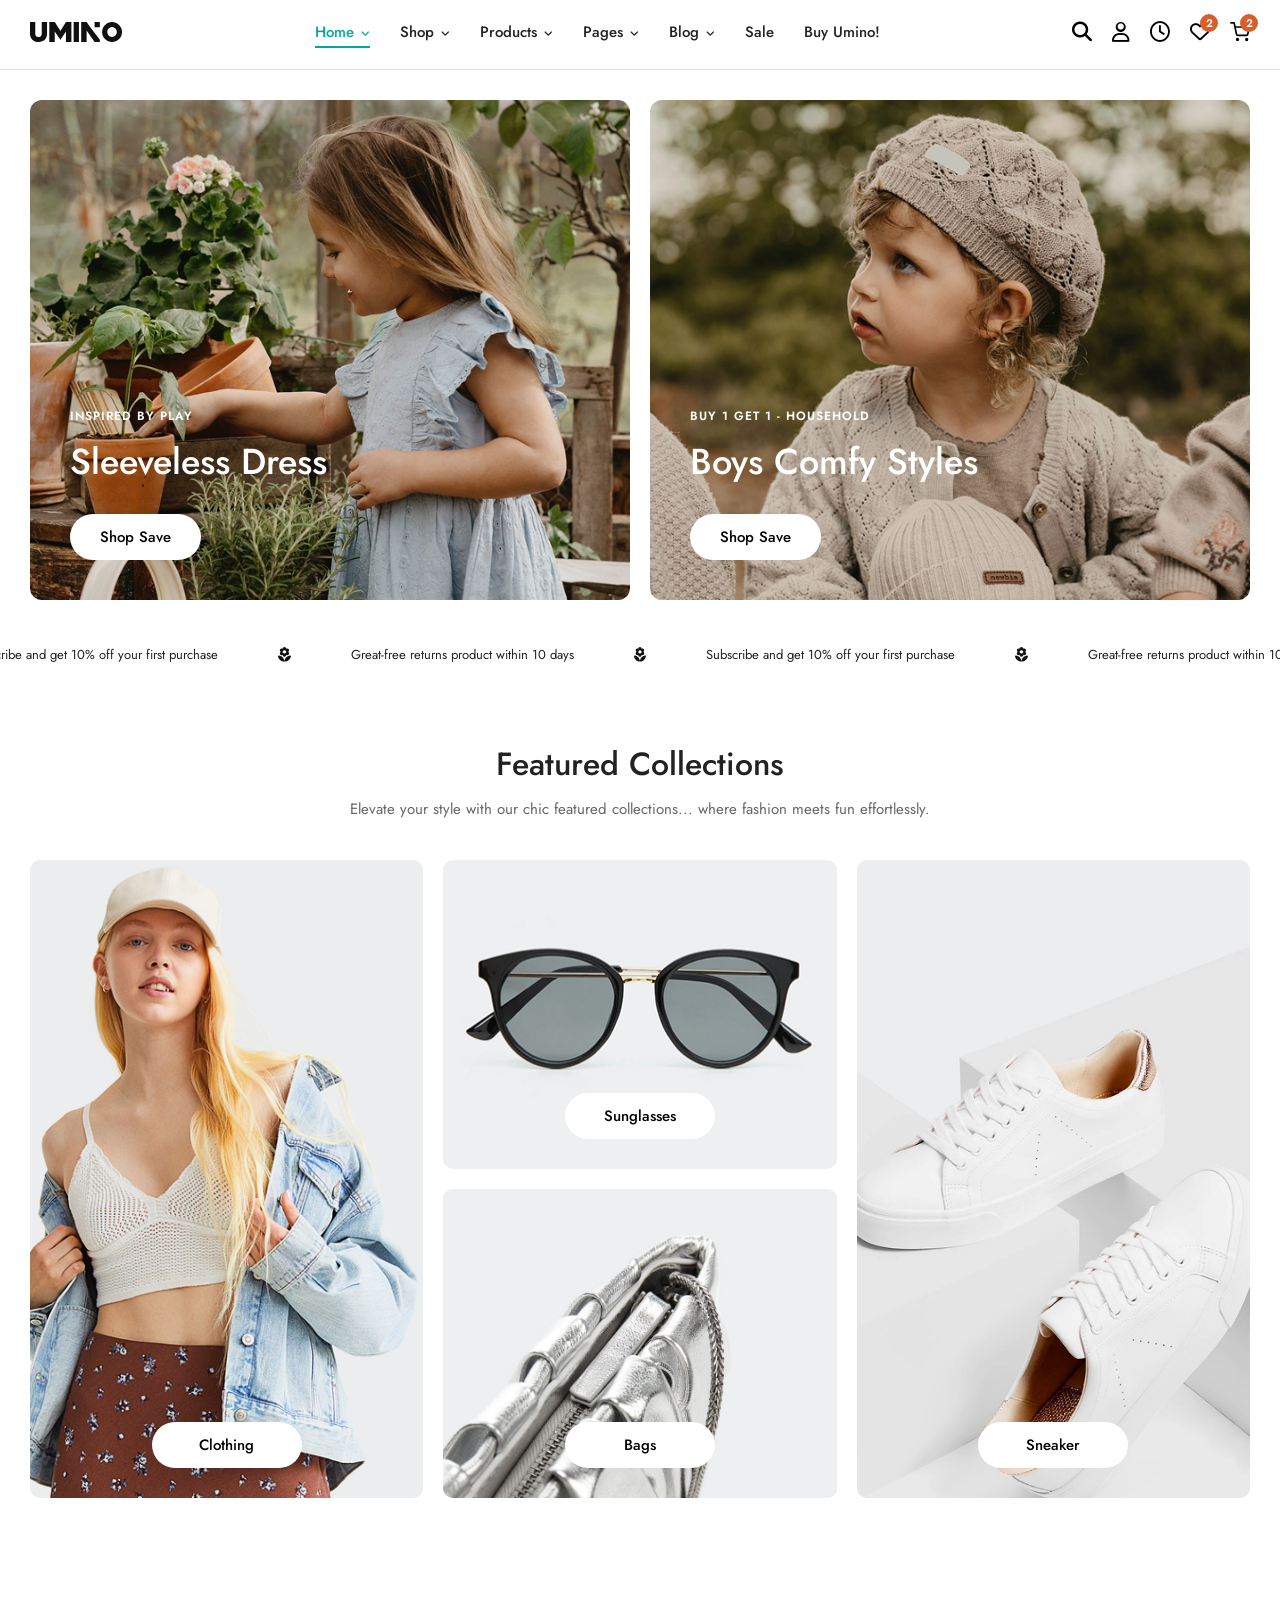
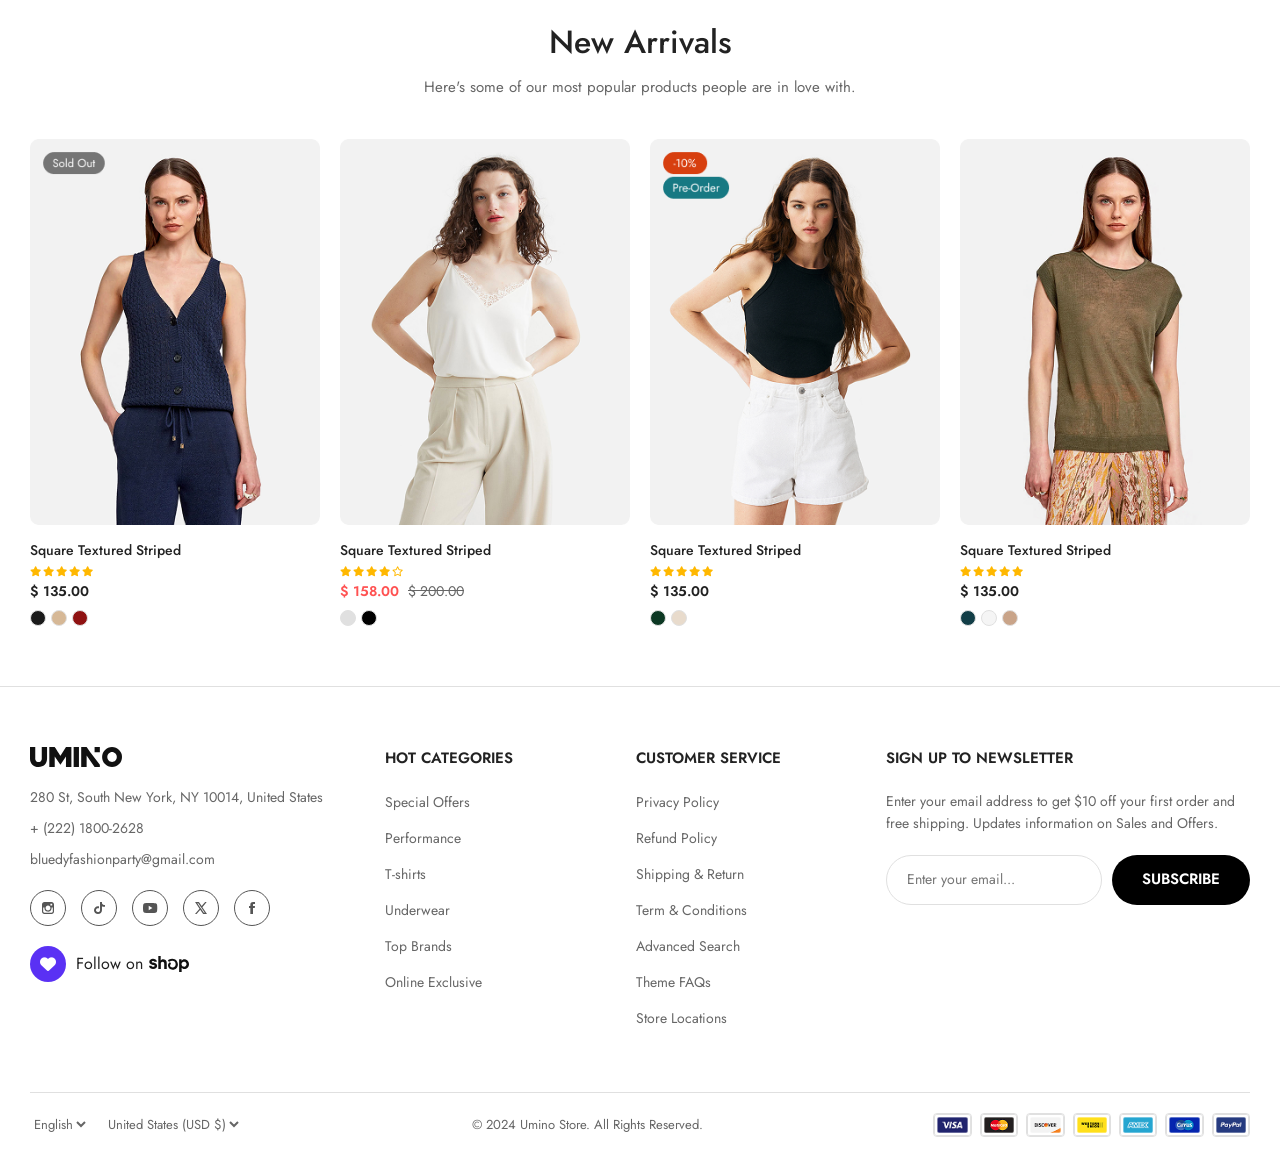
==== commit 84f482e8: "fix icons" ====
--- a/index.html
+++ b/index.html
@@ -43,31 +43,46 @@
             <li>
               <a href="#" class="active">
                 Home
-                <i class="fa-solid fa-angle-down nav-caret" aria-hidden="true"></i>
+                <i
+                  class="fa-solid fa-angle-down nav-caret"
+                  aria-hidden="true"
+                ></i>
               </a>
             </li>
             <li>
               <a href="#">
                 Shop
-                <i class="fa-solid fa-angle-down nav-caret" aria-hidden="true"></i>
+                <i
+                  class="fa-solid fa-angle-down nav-caret"
+                  aria-hidden="true"
+                ></i>
               </a>
             </li>
             <li>
               <a href="#">
                 Products
-                <i class="fa-solid fa-angle-down nav-caret" aria-hidden="true"></i>
+                <i
+                  class="fa-solid fa-angle-down nav-caret"
+                  aria-hidden="true"
+                ></i>
               </a>
             </li>
             <li>
               <a href="#">
                 Pages
-                <i class="fa-solid fa-angle-down nav-caret" aria-hidden="true"></i>
+                <i
+                  class="fa-solid fa-angle-down nav-caret"
+                  aria-hidden="true"
+                ></i>
               </a>
             </li>
             <li>
               <a href="#">
                 Blog
-                <i class="fa-solid fa-angle-down nav-caret" aria-hidden="true"></i>
+                <i
+                  class="fa-solid fa-angle-down nav-caret"
+                  aria-hidden="true"
+                ></i>
               </a>
             </li>
             <li><a href="#">Sale</a></li>
@@ -208,13 +223,25 @@
               <div class="product-image-wrap">
                 <img src="assets/images/products-1.png" alt="Product" />
                 <div class="product-actions">
-                  <button class="action-btn" type="button" aria-label="Add to wishlist">
+                  <button
+                    class="action-btn"
+                    type="button"
+                    aria-label="Add to wishlist"
+                  >
                     <i class="fa-regular fa-heart" aria-hidden="true"></i>
                   </button>
-                  <button class="action-btn" type="button" aria-label="Quick view">
+                  <button
+                    class="action-btn"
+                    type="button"
+                    aria-label="Quick view"
+                  >
                     <i class="fa-regular fa-eye" aria-hidden="true"></i>
                   </button>
-                  <button class="action-btn" type="button" aria-label="Add to cart">
+                  <button
+                    class="action-btn"
+                    type="button"
+                    aria-label="Add to cart"
+                  >
                     <i class="fa-solid fa-cart-shopping" aria-hidden="true"></i>
                   </button>
                 </div>
@@ -227,18 +254,9 @@
               </div>
               <div class="product-price">$ 135.00</div>
               <div class="product-colors">
-                <div
-                  class="color-swatch"
-                  style="background-color: #1a1a1a"
-                ></div>
-                <div
-                  class="color-swatch"
-                  style="background-color: #d6b896"
-                ></div>
-                <div
-                  class="color-swatch"
-                  style="background-color: #8f1212"
-                ></div>
+                <div class="color-swatch" style="--swatch: #1a1a1a"></div>
+                <div class="color-swatch" style="--swatch: #d6b896"></div>
+                <div class="color-swatch" style="--swatch: #8f1212"></div>
               </div>
             </div>
 
@@ -246,13 +264,25 @@
               <div class="product-image-wrap">
                 <img src="assets/images/products-2.png" alt="Product" />
                 <div class="product-actions">
-                  <button class="action-btn" type="button" aria-label="Add to wishlist">
+                  <button
+                    class="action-btn"
+                    type="button"
+                    aria-label="Add to wishlist"
+                  >
                     <i class="fa-regular fa-heart" aria-hidden="true"></i>
                   </button>
-                  <button class="action-btn" type="button" aria-label="Quick view">
+                  <button
+                    class="action-btn"
+                    type="button"
+                    aria-label="Quick view"
+                  >
                     <i class="fa-regular fa-eye" aria-hidden="true"></i>
                   </button>
-                  <button class="action-btn" type="button" aria-label="Add to cart">
+                  <button
+                    class="action-btn"
+                    type="button"
+                    aria-label="Add to cart"
+                  >
                     <i class="fa-solid fa-cart-shopping" aria-hidden="true"></i>
                   </button>
                 </div>
@@ -268,14 +298,8 @@
                 <span class="price-old">$ 200.00</span>
               </div>
               <div class="product-colors">
-                <div
-                  class="color-swatch"
-                  style="background-color: #e0e0e0"
-                ></div>
-                <div
-                  class="color-swatch"
-                  style="background-color: #000000"
-                ></div>
+                <div class="color-swatch" style="--swatch: #e0e0e0"></div>
+                <div class="color-swatch" style="--swatch: #000000"></div>
               </div>
             </div>
 
@@ -283,13 +307,25 @@
               <div class="product-image-wrap">
                 <img src="assets/images/products-7.png" alt="Product" />
                 <div class="product-actions">
-                  <button class="action-btn" type="button" aria-label="Add to wishlist">
+                  <button
+                    class="action-btn"
+                    type="button"
+                    aria-label="Add to wishlist"
+                  >
                     <i class="fa-regular fa-heart" aria-hidden="true"></i>
                   </button>
-                  <button class="action-btn" type="button" aria-label="Quick view">
+                  <button
+                    class="action-btn"
+                    type="button"
+                    aria-label="Quick view"
+                  >
                     <i class="fa-regular fa-eye" aria-hidden="true"></i>
                   </button>
-                  <button class="action-btn" type="button" aria-label="Add to cart">
+                  <button
+                    class="action-btn"
+                    type="button"
+                    aria-label="Add to cart"
+                  >
                     <i class="fa-solid fa-cart-shopping" aria-hidden="true"></i>
                   </button>
                 </div>
@@ -302,14 +338,8 @@
               </div>
               <div class="product-price">$ 135.00</div>
               <div class="product-colors">
-                <div
-                  class="color-swatch"
-                  style="background-color: #0c3823"
-                ></div>
-                <div
-                  class="color-swatch"
-                  style="background-color: #e8dbcc"
-                ></div>
+                <div class="color-swatch" style="--swatch: #0c3823"></div>
+                <div class="color-swatch" style="--swatch: #e8dbcc"></div>
               </div>
             </div>
 
@@ -317,13 +347,25 @@
               <div class="product-image-wrap">
                 <img src="assets/images/products-8.png" alt="Product" />
                 <div class="product-actions">
-                  <button class="action-btn" type="button" aria-label="Add to wishlist">
+                  <button
+                    class="action-btn"
+                    type="button"
+                    aria-label="Add to wishlist"
+                  >
                     <i class="fa-regular fa-heart" aria-hidden="true"></i>
                   </button>
-                  <button class="action-btn" type="button" aria-label="Quick view">
+                  <button
+                    class="action-btn"
+                    type="button"
+                    aria-label="Quick view"
+                  >
                     <i class="fa-regular fa-eye" aria-hidden="true"></i>
                   </button>
-                  <button class="action-btn" type="button" aria-label="Add to cart">
+                  <button
+                    class="action-btn"
+                    type="button"
+                    aria-label="Add to cart"
+                  >
                     <i class="fa-solid fa-cart-shopping" aria-hidden="true"></i>
                   </button>
                 </div>
@@ -336,18 +378,9 @@
               </div>
               <div class="product-price">$ 135.00</div>
               <div class="product-colors">
-                <div
-                  class="color-swatch"
-                  style="background-color: #123e47"
-                ></div>
-                <div
-                  class="color-swatch"
-                  style="background-color: #f5f5f5"
-                ></div>
-                <div
-                  class="color-swatch"
-                  style="background-color: #c9a489"
-                ></div>
+                <div class="color-swatch" style="--swatch: #123e47"></div>
+                <div class="color-swatch" style="--swatch: #f5f5f5"></div>
+                <div class="color-swatch" style="--swatch: #c9a489"></div>
               </div>
             </div>
           </div>
@@ -469,34 +502,13 @@
           </div>
           <div>&copy; 2024 Umino Store. All Rights Reserved.</div>
           <div class="payment-icons">
-            <img
-              src="assets/images/payment-1.png"
-              alt="Visa"
-            />
-            <img
-              src="assets/images/payment-7.png"
-              alt="PayPal"
-            />
-            <img
-              src="assets/images/payment-2.png"
-              alt="Mastercard"
-            />
-            <img
-              src="assets/images/payment-3.png"
-              alt="Discover"
-            />
-            <img
-              src="assets/images/payment-4.png"
-              alt="Western Union"
-            />
-            <img
-              src="assets/images/payment-5.png"
-              alt="Amex"
-            />
-            <img
-              src="assets/images/payment-6.png"
-              alt="Cirrus"
-            />
+            <img src="assets/images/payment-1.png" alt="Visa" />
+            <img src="assets/images/payment-7.png" alt="PayPal" />
+            <img src="assets/images/payment-2.png" alt="Mastercard" />
+            <img src="assets/images/payment-3.png" alt="Discover" />
+            <img src="assets/images/payment-4.png" alt="Western Union" />
+            <img src="assets/images/payment-5.png" alt="Amex" />
+            <img src="assets/images/payment-6.png" alt="Cirrus" />
           </div>
         </div>
       </div>
--- a/css/style.css
+++ b/css/style.css
@@ -412,11 +412,6 @@
   outline: none;
 }
 
-.payment-icons img {
-  height: 20px;
-  margin-left: 5px;
-}
-
 .mobile-menu-btn {
   font-size: 24px;
 }
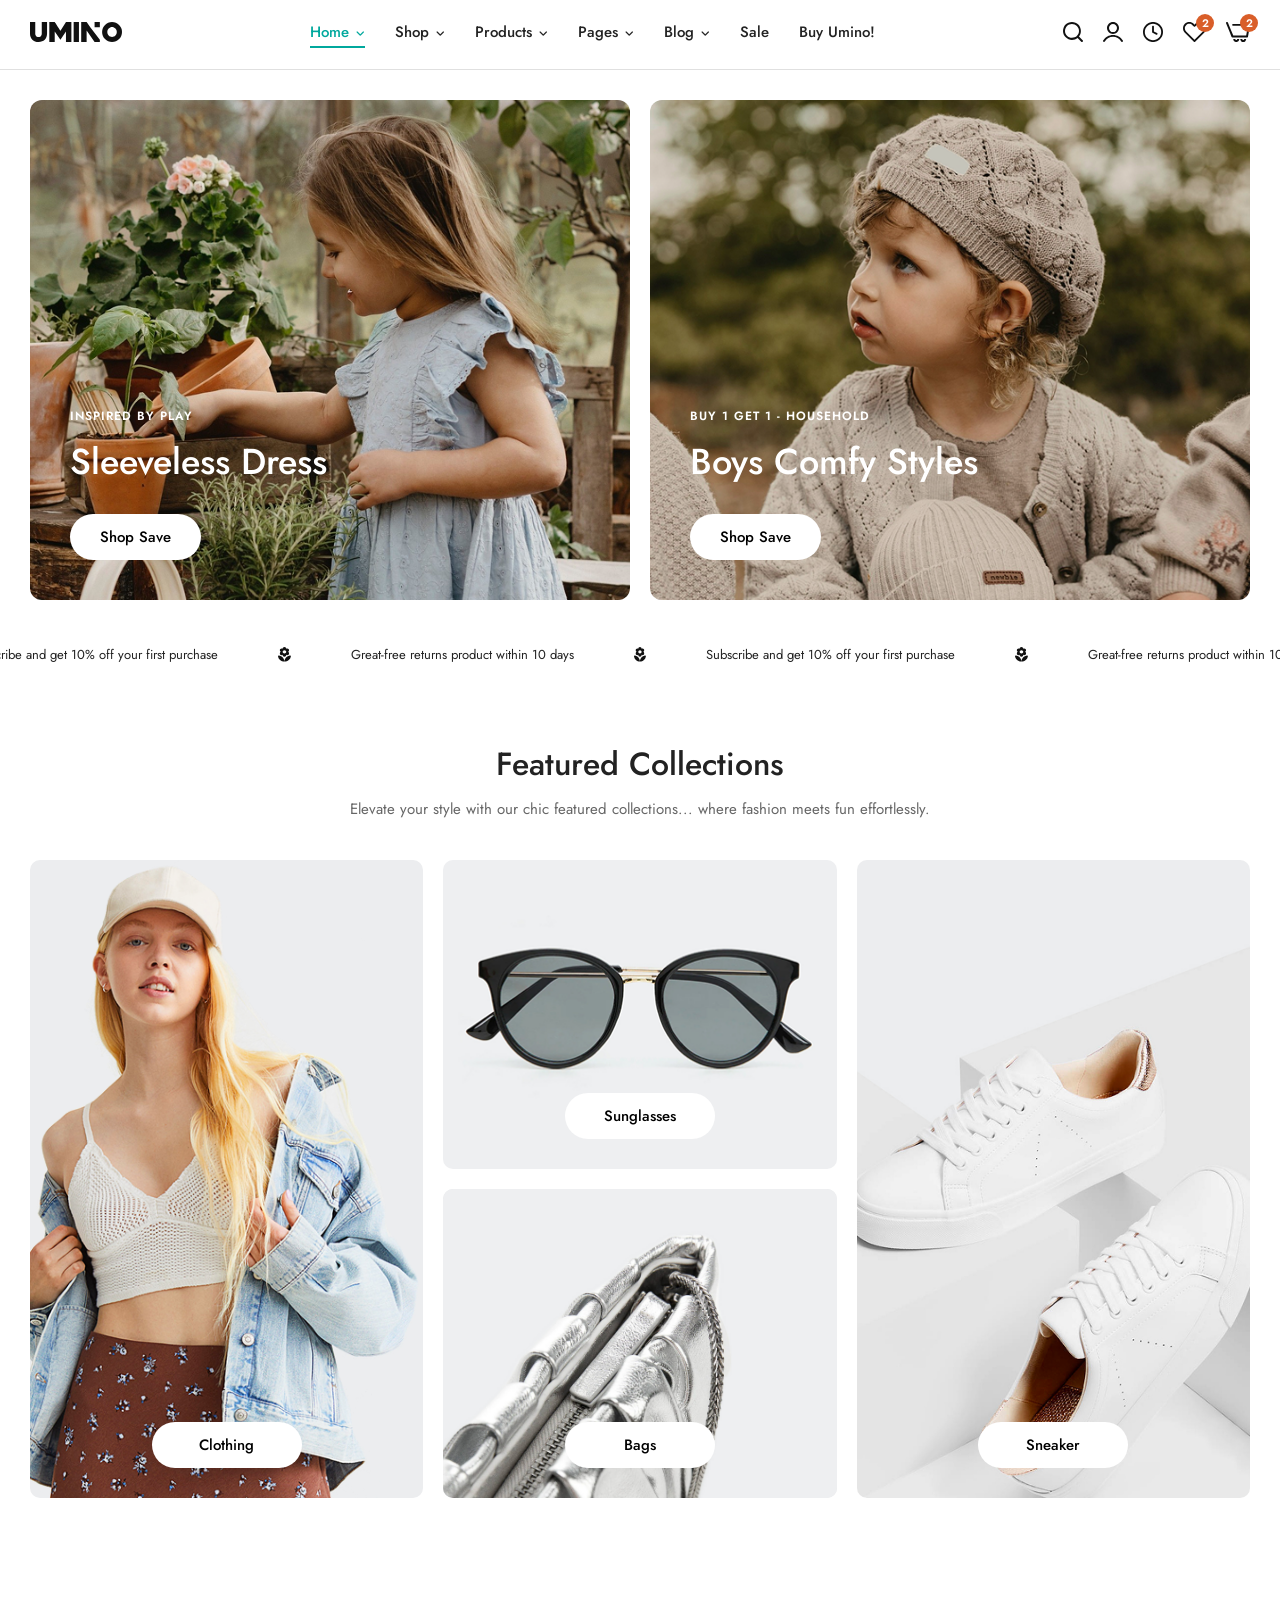
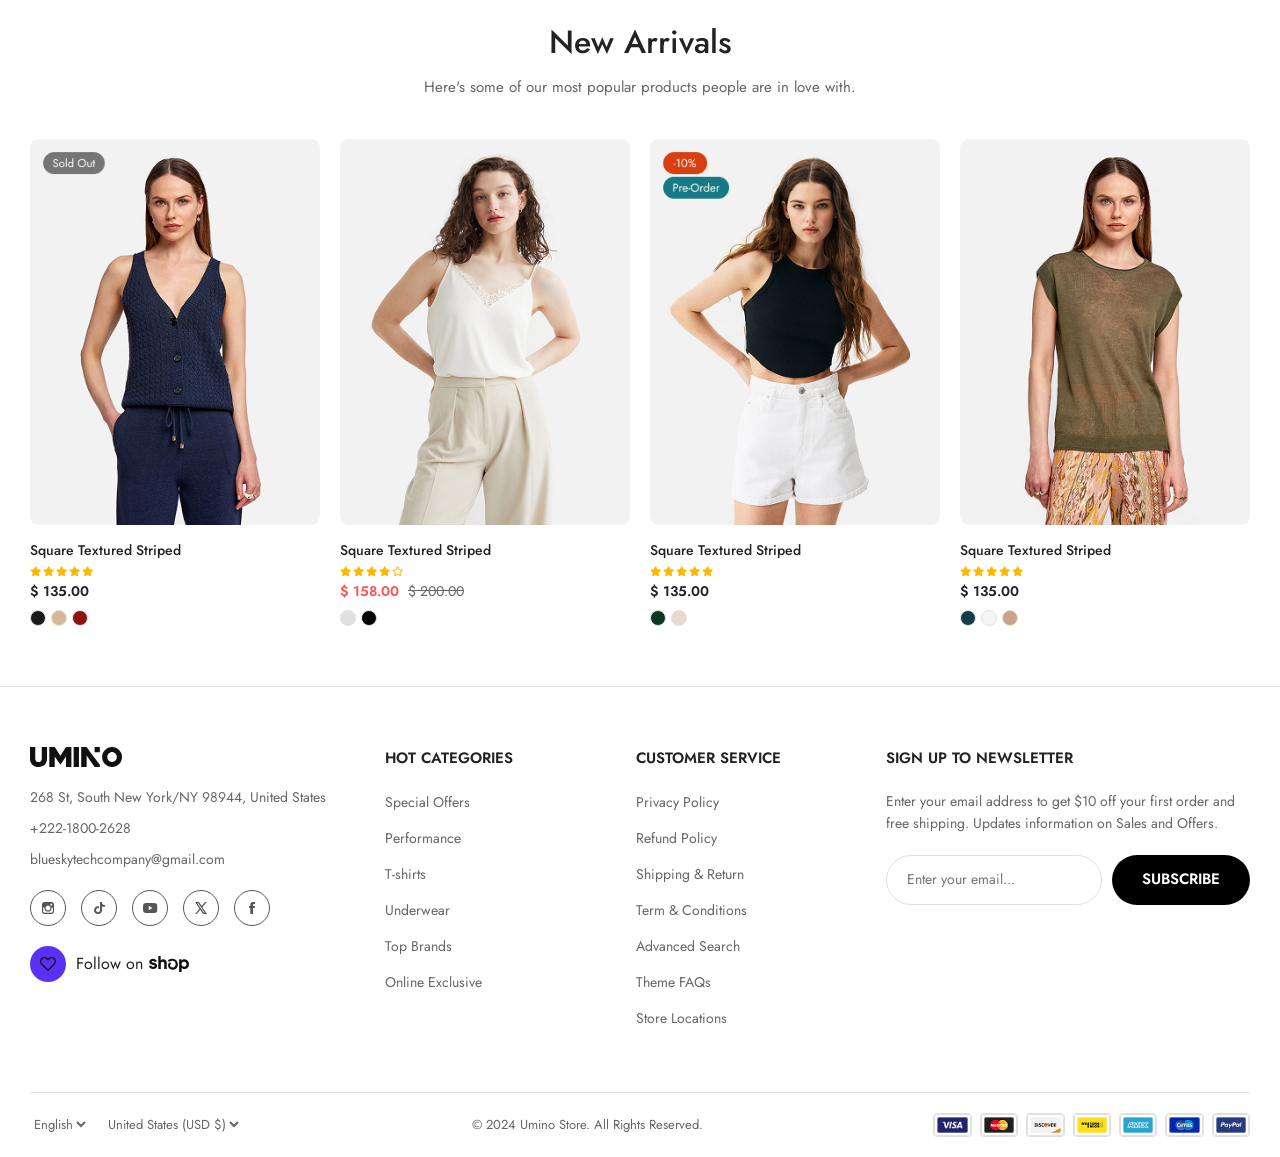
==== commit 1387bbe7: "fix icons" ====
--- a/index.html
+++ b/index.html
@@ -91,37 +91,21 @@
         </nav>
 
         <div class="header-icons">
-          <a href="#" class="header-icon-item"
-            ><i class="fa-solid fa-magnifying-glass" aria-hidden="true"></i
-          ></a>
-          <a href="#" class="header-icon-item desktop-only"
-            ><i class="fa-regular fa-user" aria-hidden="true"></i
-          ></a>
-          <a href="#" class="header-icon-item desktop-only"
-            ><i class="fa-regular fa-clock" aria-hidden="true"></i
-          ></a>
+          <a href="#" class="header-icon-item">
+            <img src="assets/icons/search.svg" alt="Search" class="svg-icon" />
+          </a>
           <a href="#" class="header-icon-item desktop-only">
-            <i class="fa-regular fa-heart" aria-hidden="true"></i>
+            <img src="assets/icons/login.svg" alt="User" class="svg-icon" />
+          </a>
+          <a href="#" class="header-icon-item desktop-only">
+            <img src="assets/icons/clock.svg" alt="Clock" class="svg-icon" />
+          </a>
+          <a href="#" class="header-icon-item desktop-only">
+            <img src="assets/icons/heart.svg" alt="Wishlist" class="svg-icon" />
             <span class="icon-badge">2</span>
           </a>
           <a href="#" class="header-icon-item">
-            <svg
-              width="20"
-              height="20"
-              viewBox="0 0 24 24"
-              fill="none"
-              stroke="currentColor"
-              stroke-width="2"
-              stroke-linecap="round"
-              stroke-linejoin="round"
-              class="feather feather-shopping-cart"
-            >
-              <circle cx="9" cy="21" r="1"></circle>
-              <circle cx="20" cy="21" r="1"></circle>
-              <path
-                d="M1 1h4l2.68 13.39a2 2 0 0 0 2 1.61h9.72a2 2 0 0 0 2-1.61L23 6H6"
-              ></path>
-            </svg>
+            <img src="assets/icons/cart.svg" alt="Cart" class="svg-icon" />
             <span class="icon-badge">2</span>
           </a>
         </div>
@@ -228,21 +212,33 @@
                     type="button"
                     aria-label="Add to wishlist"
                   >
-                    <i class="fa-regular fa-heart" aria-hidden="true"></i>
+                    <img
+                      src="assets/icons/heart.svg"
+                      alt="Wishlist"
+                      class="svg-icon"
+                    />
                   </button>
                   <button
                     class="action-btn"
                     type="button"
                     aria-label="Quick view"
                   >
-                    <i class="fa-regular fa-eye" aria-hidden="true"></i>
+                    <img
+                      src="assets/icons/eye.svg"
+                      alt="Quick view"
+                      class="svg-icon"
+                    />
                   </button>
                   <button
                     class="action-btn"
                     type="button"
                     aria-label="Add to cart"
                   >
-                    <i class="fa-solid fa-cart-shopping" aria-hidden="true"></i>
+                    <img
+                      src="assets/icons/cart.svg"
+                      alt="Add to cart"
+                      class="svg-icon"
+                    />
                   </button>
                 </div>
               </div>
@@ -269,21 +265,33 @@
                     type="button"
                     aria-label="Add to wishlist"
                   >
-                    <i class="fa-regular fa-heart" aria-hidden="true"></i>
+                    <img
+                      src="assets/icons/heart.svg"
+                      alt="Wishlist"
+                      class="svg-icon"
+                    />
                   </button>
                   <button
                     class="action-btn"
                     type="button"
                     aria-label="Quick view"
                   >
-                    <i class="fa-regular fa-eye" aria-hidden="true"></i>
+                    <img
+                      src="assets/icons/eye.svg"
+                      alt="Quick view"
+                      class="svg-icon"
+                    />
                   </button>
                   <button
                     class="action-btn"
                     type="button"
                     aria-label="Add to cart"
                   >
-                    <i class="fa-solid fa-cart-shopping" aria-hidden="true"></i>
+                    <img
+                      src="assets/icons/cart.svg"
+                      alt="Add to cart"
+                      class="svg-icon"
+                    />
                   </button>
                 </div>
               </div>
@@ -312,21 +320,33 @@
                     type="button"
                     aria-label="Add to wishlist"
                   >
-                    <i class="fa-regular fa-heart" aria-hidden="true"></i>
+                    <img
+                      src="assets/icons/heart.svg"
+                      alt="Wishlist"
+                      class="svg-icon"
+                    />
                   </button>
                   <button
                     class="action-btn"
                     type="button"
                     aria-label="Quick view"
                   >
-                    <i class="fa-regular fa-eye" aria-hidden="true"></i>
+                    <img
+                      src="assets/icons/eye.svg"
+                      alt="Quick view"
+                      class="svg-icon"
+                    />
                   </button>
                   <button
                     class="action-btn"
                     type="button"
                     aria-label="Add to cart"
                   >
-                    <i class="fa-solid fa-cart-shopping" aria-hidden="true"></i>
+                    <img
+                      src="assets/icons/cart.svg"
+                      alt="Add to cart"
+                      class="svg-icon"
+                    />
                   </button>
                 </div>
               </div>
@@ -352,21 +372,33 @@
                     type="button"
                     aria-label="Add to wishlist"
                   >
-                    <i class="fa-regular fa-heart" aria-hidden="true"></i>
+                    <img
+                      src="assets/icons/heart.svg"
+                      alt="Wishlist"
+                      class="svg-icon"
+                    />
                   </button>
                   <button
                     class="action-btn"
                     type="button"
                     aria-label="Quick view"
                   >
-                    <i class="fa-regular fa-eye" aria-hidden="true"></i>
+                    <img
+                      src="assets/icons/eye.svg"
+                      alt="Quick view"
+                      class="svg-icon"
+                    />
                   </button>
                   <button
                     class="action-btn"
                     type="button"
                     aria-label="Add to cart"
                   >
-                    <i class="fa-solid fa-cart-shopping" aria-hidden="true"></i>
+                    <img
+                      src="assets/icons/cart.svg"
+                      alt="Add to cart"
+                      class="svg-icon"
+                    />
                   </button>
                 </div>
               </div>
@@ -398,9 +430,9 @@
               class="footer-logo"
             />
             <div class="footer-contact">
-              <p>280 St, South New York, NY 10014, United States</p>
-              <p>+ (222) 1800-2628</p>
-              <p>bluedyfashionparty@gmail.com</p>
+              <p>268 St, South New York/NY 98944, United States</p>
+              <p>+222-1800-2628</p>
+              <p>blueskytechcompany@gmail.com</p>
             </div>
             <div class="footer-socials">
               <a href="#"
@@ -436,7 +468,11 @@
             </div>
             <div class="follow-shop">
               <div class="icon-wrap">
-                <i class="fa-solid fa-heart" aria-hidden="true"></i>
+                <img
+                  src="assets/icons/heart.svg"
+                  alt="Heart"
+                  style="height: 14px"
+                />
               </div>
               <span class="follow-shop__label">
                 Follow on
@@ -448,10 +484,7 @@
           </div>
 
           <div class="footer-col accordion">
-            <h4 class="footer-title">
-              Hot Categories
-              <i class="fa-solid fa-plus mobile-only" aria-hidden="true"></i>
-            </h4>
+            <h4 class="footer-title">Hot Categories</h4>
             <ul class="footer-links">
               <li><a href="#">Special Offers</a></li>
               <li><a href="#">Performance</a></li>
@@ -462,12 +495,9 @@
             </ul>
           </div>
 
-          <div class="footer-col accordion">
-            <h4 class="footer-title">
-              Customer Service
-              <i class="fa-solid fa-minus mobile-only" aria-hidden="true"></i>
-            </h4>
-            <ul class="footer-links footer-links--open">
+          <div class="footer-col accordion active">
+            <h4 class="footer-title">Customer Service</h4>
+            <ul class="footer-links">
               <li><a href="#">Privacy Policy</a></li>
               <li><a href="#">Refund Policy</a></li>
               <li><a href="#">Shipping & Return</a></li>
@@ -478,15 +508,17 @@
             </ul>
           </div>
 
-          <div class="footer-col">
+          <div class="footer-col accordion active">
             <h4 class="footer-title">Sign Up To Newsletter</h4>
-            <p class="footer-newsletter-desc">
-              Enter your email address to get $10 off your first order and free
-              shipping. Updates information on Sales and Offers.
-            </p>
-            <div class="newsletter-form">
-              <input type="email" placeholder="Enter your email..." />
-              <button class="btn btn-dark">SUBSCRIBE</button>
+            <div class="footer-links">
+              <p class="footer-newsletter-desc">
+                Enter your email address to get $10 off your first order and
+                free shipping. Updates information on Sales and Offers.
+              </p>
+              <div class="newsletter-form">
+                <input type="email" placeholder="Enter your email..." />
+                <button class="btn btn-dark">SUBSCRIBE</button>
+              </div>
             </div>
           </div>
         </div>
@@ -516,24 +548,35 @@
 
     <nav class="mobile-bottom-nav">
       <a href="#" class="nav-item active">
-        <i class="fa-solid fa-house" aria-hidden="true"></i>
+        <div class="nav-icon-wrap">
+          <img src="assets/icons/home.svg" alt="Home" class="nav-icon" />
+        </div>
         <span>Home</span>
       </a>
       <a href="#" class="nav-item">
-        <i class="fa-solid fa-store" aria-hidden="true"></i>
+        <div class="nav-icon-wrap">
+          <img src="assets/icons/shop.svg" alt="Shop" class="nav-icon" />
+        </div>
         <span>Shop</span>
       </a>
       <a href="#" class="nav-item">
-        <i class="fa-regular fa-user" aria-hidden="true"></i>
+        <div class="nav-icon-wrap">
+          <img src="assets/icons/login.svg" alt="Account" class="nav-icon" />
+        </div>
         <span>Account</span>
       </a>
       <a href="#" class="nav-item">
-        <i class="fa-regular fa-heart" aria-hidden="true"></i>
+        <div class="nav-icon-wrap">
+          <img src="assets/icons/heart.svg" alt="Wishlist" class="nav-icon" />
+          <span class="icon-badge">2</span>
+        </div>
         <span>Wishlist</span>
       </a>
-      <a href="#" class="nav-item nav-item--cart">
-        <i class="fa-solid fa-bag-shopping" aria-hidden="true"></i>
-        <span class="icon-badge">0</span>
+      <a href="#" class="nav-item">
+        <div class="nav-icon-wrap">
+          <img src="assets/icons/cart.svg" alt="Cart" class="nav-icon" />
+          <span class="icon-badge">2</span>
+        </div>
         <span>Cart</span>
       </a>
     </nav>
--- a/css/style.css
+++ b/css/style.css
@@ -59,6 +59,26 @@
   background-color: var(--color-badge-preorder);
 }
 
+.svg-icon {
+  height: 20px;
+  width: auto;
+}
+
+.nav-icon {
+  height: 20px;
+  width: auto;
+}
+
+.action-svg {
+  height: 16px;
+  width: auto;
+}
+
+.nav-icon-wrap {
+  position: relative;
+  display: inline-flex;
+}
+
 .header-icons {
   display: flex;
   align-items: center;
@@ -67,10 +87,8 @@
 
 .header-icon-item {
   position: relative;
-  font-size: 20px;
-  display: flex;
-  align-items: center;
-  color: var(--color-primary);
+  display: flex;
+  align-items: center;
 }
 
 .icon-badge {
--- a/css/responsive.css
+++ b/css/responsive.css
@@ -93,12 +93,6 @@
     grid-template-columns: 1fr;
     gap: 20px;
   }
-  .footer-logo-col {
-    text-align: center;
-  }
-  .footer-socials {
-    justify-content: center;
-  }
   
   .footer-col.accordion .footer-title {
     display: flex;
@@ -109,12 +103,15 @@
     margin-bottom: 0;
     cursor: pointer;
   }
-  .footer-col.accordion .footer-title i {
-    font-size: 12px;
-    transition: transform var(--transition-fast);
+  .footer-col.accordion .footer-title::after {
+    content: '+';
+    font-size: 24px;
+    font-weight: 300;
+    line-height: 1;
+    color: var(--color-text-main);
   }
-  .footer-col.accordion.active .footer-title i {
-    transform: rotate(180deg);
+  .footer-col.accordion.active .footer-title::after {
+    content: '-';
   }
   .footer-col.accordion .footer-links {
     display: none;
@@ -154,14 +151,7 @@
     gap: 4px;
   }
   
-  .nav-item i {
-    font-size: 20px;
-  }
   .nav-item.active {
     color: var(--color-primary);
   }
-  .nav-item .icon-badge {
-    right: auto;
-    left: 50%;
-  }
 }
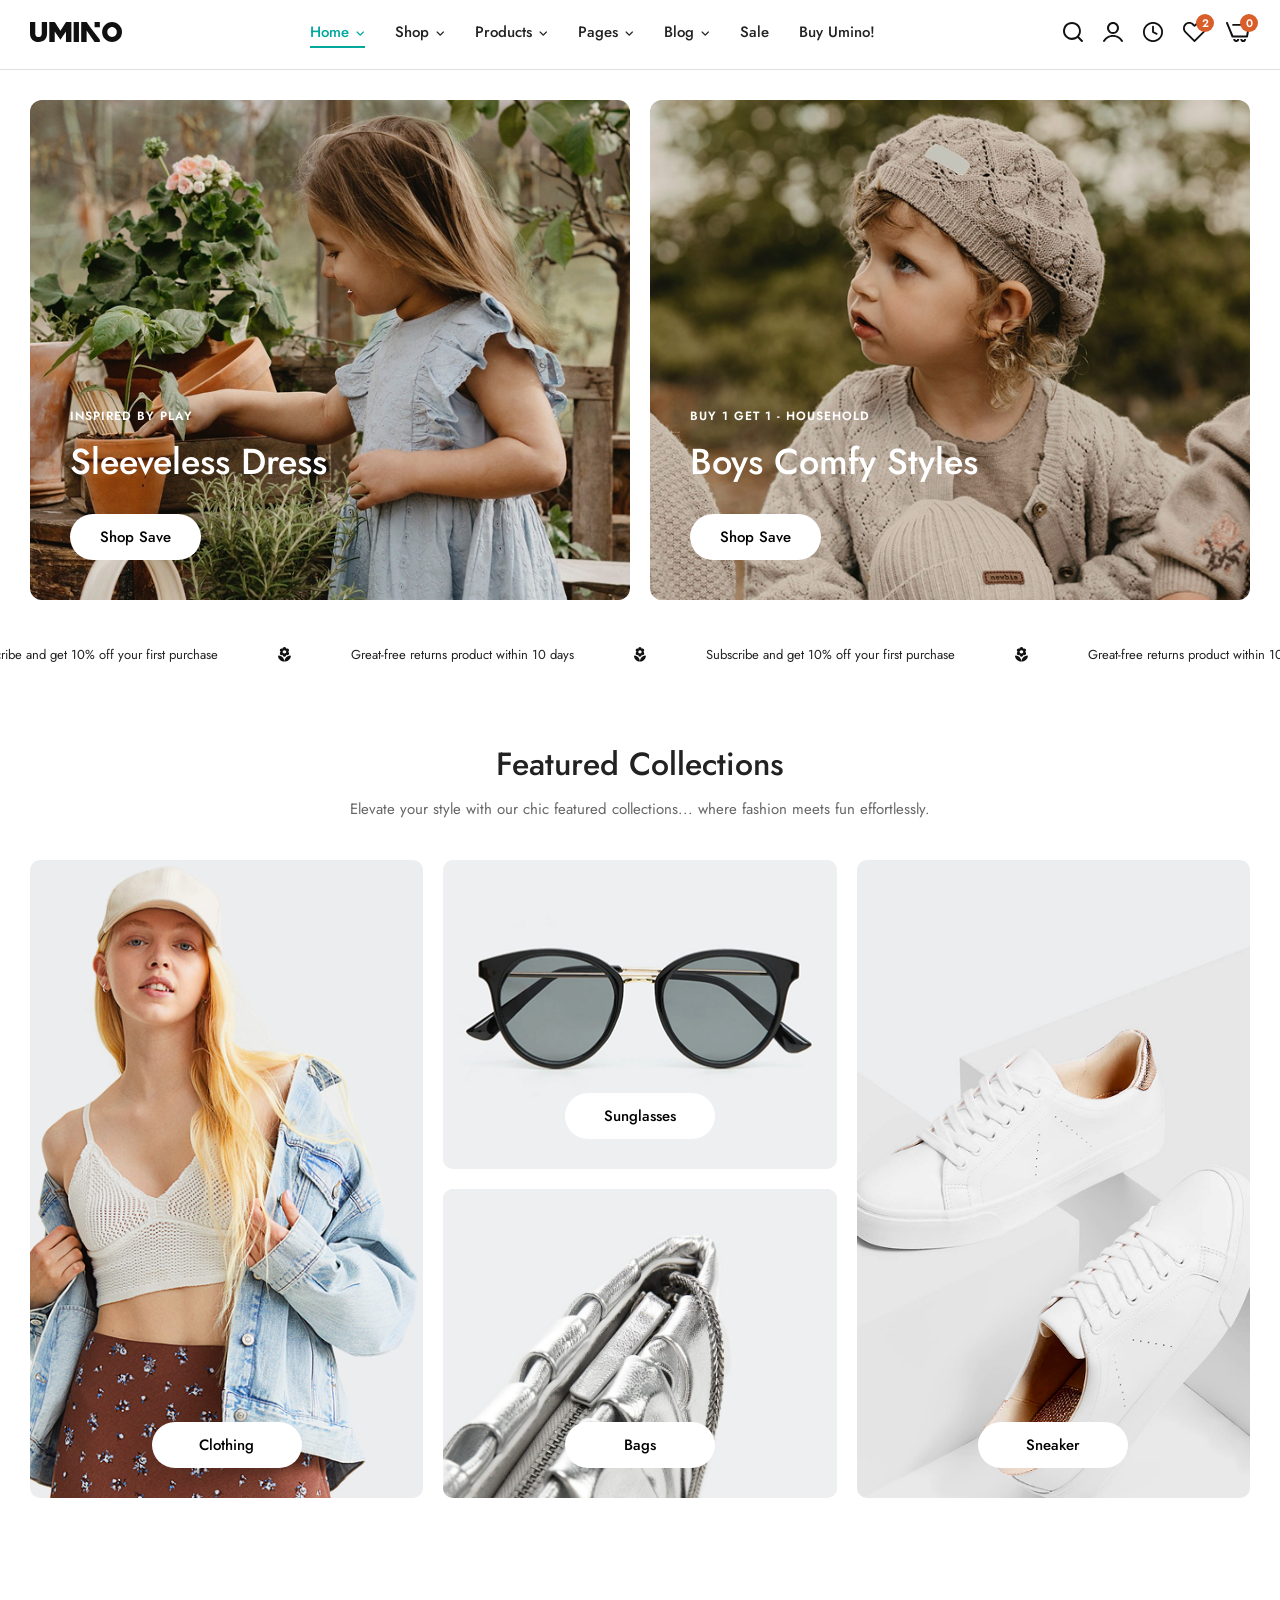
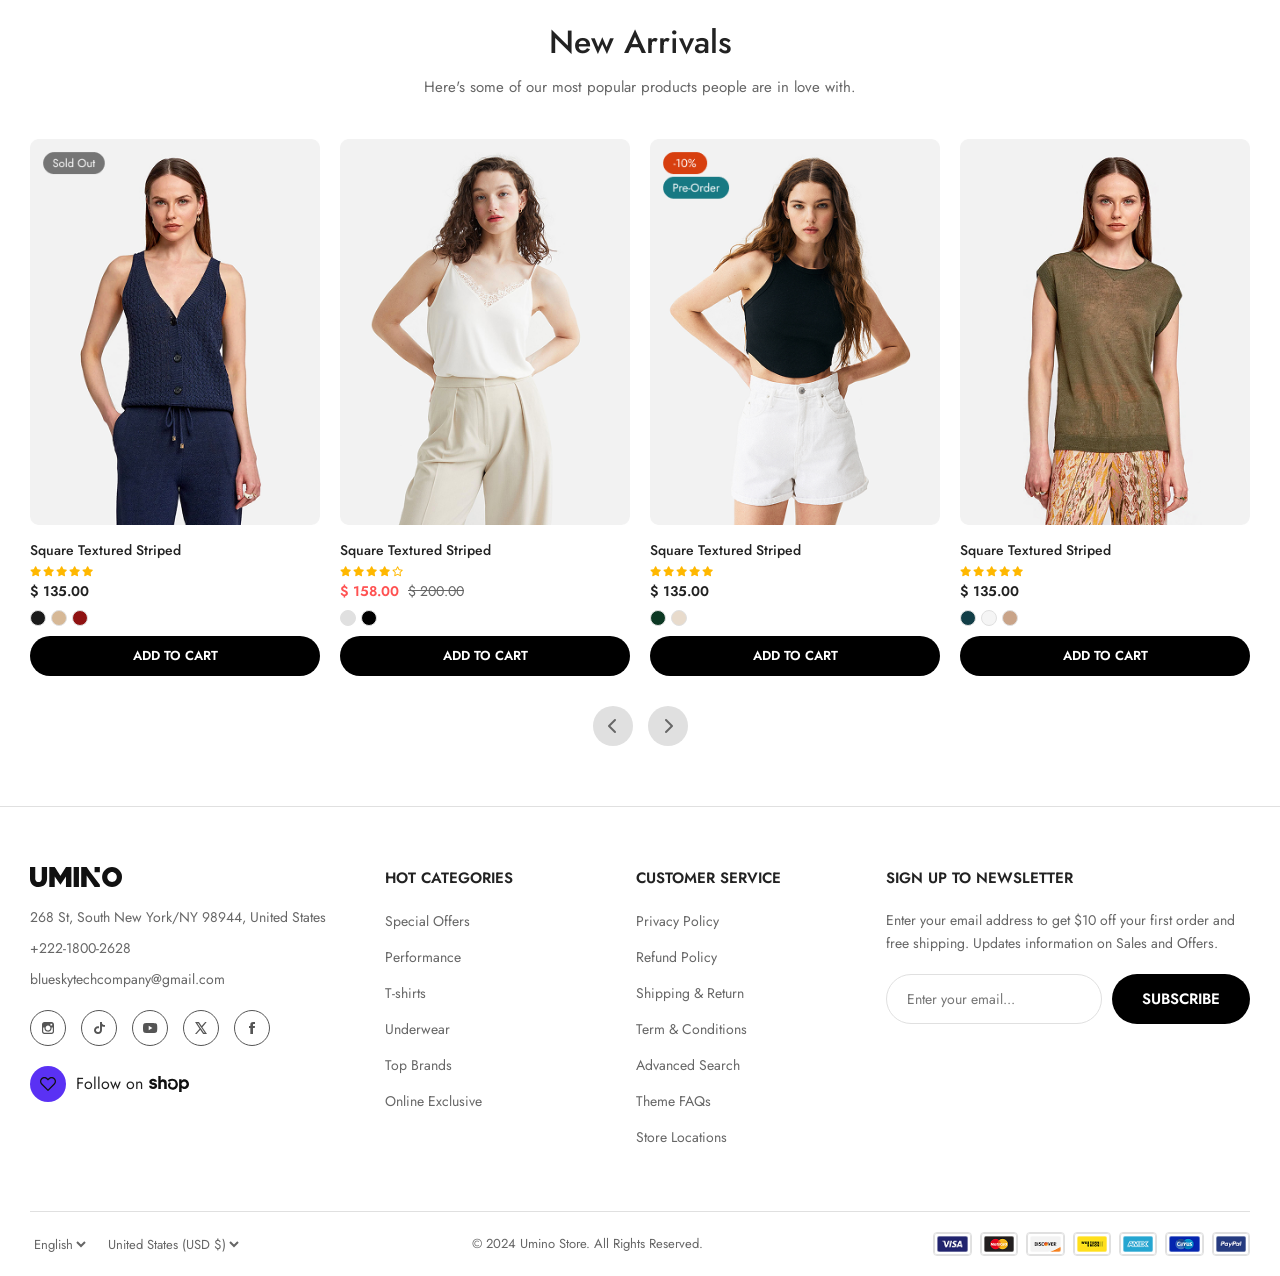
==== commit 56d54d00: "feat: Add shopping cart functionality, mobile menu, carousel, and responsive design - Implemented Lo" ====
--- a/index.html
+++ b/index.html
@@ -104,9 +104,9 @@
             <img src="assets/icons/heart.svg" alt="Wishlist" class="svg-icon" />
             <span class="icon-badge">2</span>
           </a>
-          <a href="#" class="header-icon-item">
+          <a href="cart.html" class="header-icon-item" id="cart-icon">
             <img src="assets/icons/cart.svg" alt="Cart" class="svg-icon" />
-            <span class="icon-badge">2</span>
+            <span class="icon-badge" id="cart-count">2</span>
           </a>
         </div>
       </div>
@@ -203,9 +203,9 @@
           </p>
 
           <div class="products-grid">
-            <div class="product-card">
+            <div class="product-card" data-id="1" data-name="Square Textured Striped" data-price="135.00" data-image="assets/images/products-1.png">
               <div class="product-image-wrap">
-                <img src="assets/images/products-1.png" alt="Product" />
+                <img src="assets/images/products-1.png" alt="Square Textured Striped" />
                 <div class="product-actions">
                   <button
                     class="action-btn"
@@ -226,17 +226,6 @@
                     <img
                       src="assets/icons/eye.svg"
                       alt="Quick view"
-                      class="svg-icon"
-                    />
-                  </button>
-                  <button
-                    class="action-btn"
-                    type="button"
-                    aria-label="Add to cart"
-                  >
-                    <img
-                      src="assets/icons/cart.svg"
-                      alt="Add to cart"
                       class="svg-icon"
                     />
                   </button>
@@ -254,11 +243,12 @@
                 <div class="color-swatch" style="--swatch: #d6b896"></div>
                 <div class="color-swatch" style="--swatch: #8f1212"></div>
               </div>
-            </div>
-
-            <div class="product-card">
+              <button class="btn btn-add-to-cart add-to-cart-btn" type="button" aria-label="Add to cart">ADD TO CART</button>
+            </div>
+
+            <div class="product-card" data-id="2" data-name="Square Textured Striped" data-price="158.00" data-image="assets/images/products-2.png">
               <div class="product-image-wrap">
-                <img src="assets/images/products-2.png" alt="Product" />
+                <img src="assets/images/products-2.png" alt="Square Textured Striped" />
                 <div class="product-actions">
                   <button
                     class="action-btn"
@@ -279,17 +269,6 @@
                     <img
                       src="assets/icons/eye.svg"
                       alt="Quick view"
-                      class="svg-icon"
-                    />
-                  </button>
-                  <button
-                    class="action-btn"
-                    type="button"
-                    aria-label="Add to cart"
-                  >
-                    <img
-                      src="assets/icons/cart.svg"
-                      alt="Add to cart"
                       class="svg-icon"
                     />
                   </button>
@@ -309,11 +288,12 @@
                 <div class="color-swatch" style="--swatch: #e0e0e0"></div>
                 <div class="color-swatch" style="--swatch: #000000"></div>
               </div>
-            </div>
-
-            <div class="product-card">
+              <button class="btn btn-add-to-cart add-to-cart-btn" type="button" aria-label="Add to cart">ADD TO CART</button>
+            </div>
+
+            <div class="product-card" data-id="3" data-name="Square Textured Striped" data-price="135.00" data-image="assets/images/products-7.png">
               <div class="product-image-wrap">
-                <img src="assets/images/products-7.png" alt="Product" />
+                <img src="assets/images/products-7.png" alt="Square Textured Striped" />
                 <div class="product-actions">
                   <button
                     class="action-btn"
@@ -334,17 +314,6 @@
                     <img
                       src="assets/icons/eye.svg"
                       alt="Quick view"
-                      class="svg-icon"
-                    />
-                  </button>
-                  <button
-                    class="action-btn"
-                    type="button"
-                    aria-label="Add to cart"
-                  >
-                    <img
-                      src="assets/icons/cart.svg"
-                      alt="Add to cart"
                       class="svg-icon"
                     />
                   </button>
@@ -361,11 +330,12 @@
                 <div class="color-swatch" style="--swatch: #0c3823"></div>
                 <div class="color-swatch" style="--swatch: #e8dbcc"></div>
               </div>
-            </div>
-
-            <div class="product-card">
+              <button class="btn btn-add-to-cart add-to-cart-btn" type="button" aria-label="Add to cart">ADD TO CART</button>
+            </div>
+
+            <div class="product-card" data-id="4" data-name="Square Textured Striped" data-price="135.00" data-image="assets/images/products-8.png">
               <div class="product-image-wrap">
-                <img src="assets/images/products-8.png" alt="Product" />
+                <img src="assets/images/products-8.png" alt="Square Textured Striped" />
                 <div class="product-actions">
                   <button
                     class="action-btn"
@@ -386,17 +356,6 @@
                     <img
                       src="assets/icons/eye.svg"
                       alt="Quick view"
-                      class="svg-icon"
-                    />
-                  </button>
-                  <button
-                    class="action-btn"
-                    type="button"
-                    aria-label="Add to cart"
-                  >
-                    <img
-                      src="assets/icons/cart.svg"
-                      alt="Add to cart"
                       class="svg-icon"
                     />
                   </button>
@@ -414,6 +373,7 @@
                 <div class="color-swatch" style="--swatch: #f5f5f5"></div>
                 <div class="color-swatch" style="--swatch: #c9a489"></div>
               </div>
+              <button class="btn btn-add-to-cart add-to-cart-btn" type="button" aria-label="Add to cart">ADD TO CART</button>
             </div>
           </div>
         </div>
--- a/css/style.css
+++ b/css/style.css
@@ -87,8 +87,10 @@
 
 .header-icon-item {
   position: relative;
-  display: flex;
-  align-items: center;
+  font-size: 20px;
+  display: flex;
+  align-items: center;
+  color: var(--color-primary);
 }
 
 .icon-badge {
@@ -250,6 +252,7 @@
   display: grid;
   grid-template-columns: repeat(4, 1fr);
   gap: 20px;
+  transition: transform 0.3s ease;
 }
 
 .footer {
--- a/css/responsive.css
+++ b/css/responsive.css
@@ -46,6 +46,17 @@
   .footer-top {
     grid-template-columns: 1fr 1fr;
   }
+
+  /* Cart Page Tablet Responsive */
+  .cart-content {
+    max-width: 100%;
+  }
+
+  .cart-item-actions {
+    flex-direction: row;
+    align-items: center;
+    gap: 15px;
+  }
 }
 
 @media (max-width: 768px) {
@@ -63,6 +74,41 @@
   
   .header {
     padding: 15px 0;
+  }
+
+  /* Mobile Menu Styles */
+  .header-nav {
+    position: absolute;
+    top: 70px;
+    left: 0;
+    right: 0;
+    background: white;
+    border-bottom: 1px solid var(--color-border);
+    display: none !important;
+    padding: 20px 15px;
+    z-index: var(--z-header);
+  }
+
+  .header-nav.active {
+    display: block !important;
+  }
+
+  .header-nav ul {
+    flex-direction: column;
+    gap: 15px;
+  }
+
+  .header-nav a {
+    display: block;
+    font-size: 14px;
+  }
+
+  .header-nav a::after {
+    display: none;
+  }
+
+  .header-nav a.active {
+    color: var(--color-badge-preorder);
   }
   
   .banner-card {
@@ -151,7 +197,56 @@
     gap: 4px;
   }
   
+  .nav-item i {
+    font-size: 20px;
+  }
   .nav-item.active {
     color: var(--color-primary);
   }
+
+  /* Cart Page Mobile Responsive */
+  .cart-container {
+    margin: 50px auto 100px;
+    padding: 15px;
+  }
+
+  .cart-title {
+    font-size: 24px;
+    margin-bottom: 20px;
+  }
+
+  .cart-content {
+    display: flex;
+    flex-direction: column;
+    gap: 20px;
+  }
+
+  .cart-item {
+    grid-template-columns: 80px 1fr;
+    gap: 15px;
+    padding: 15px;
+  }
+
+  .cart-item-image {
+    width: 80px;
+    height: 80px;
+  }
+
+  .cart-item-actions {
+    grid-column: 1 / -1;
+    flex-direction: row;
+    justify-content: space-between;
+    align-items: center;
+    margin-top: 10px;
+  }
+
+  .cart-item-total {
+    min-width: auto;
+    text-align: left;
+  }
+
+  .cart-summary {
+    position: static;
+    top: auto;
+  }
 }
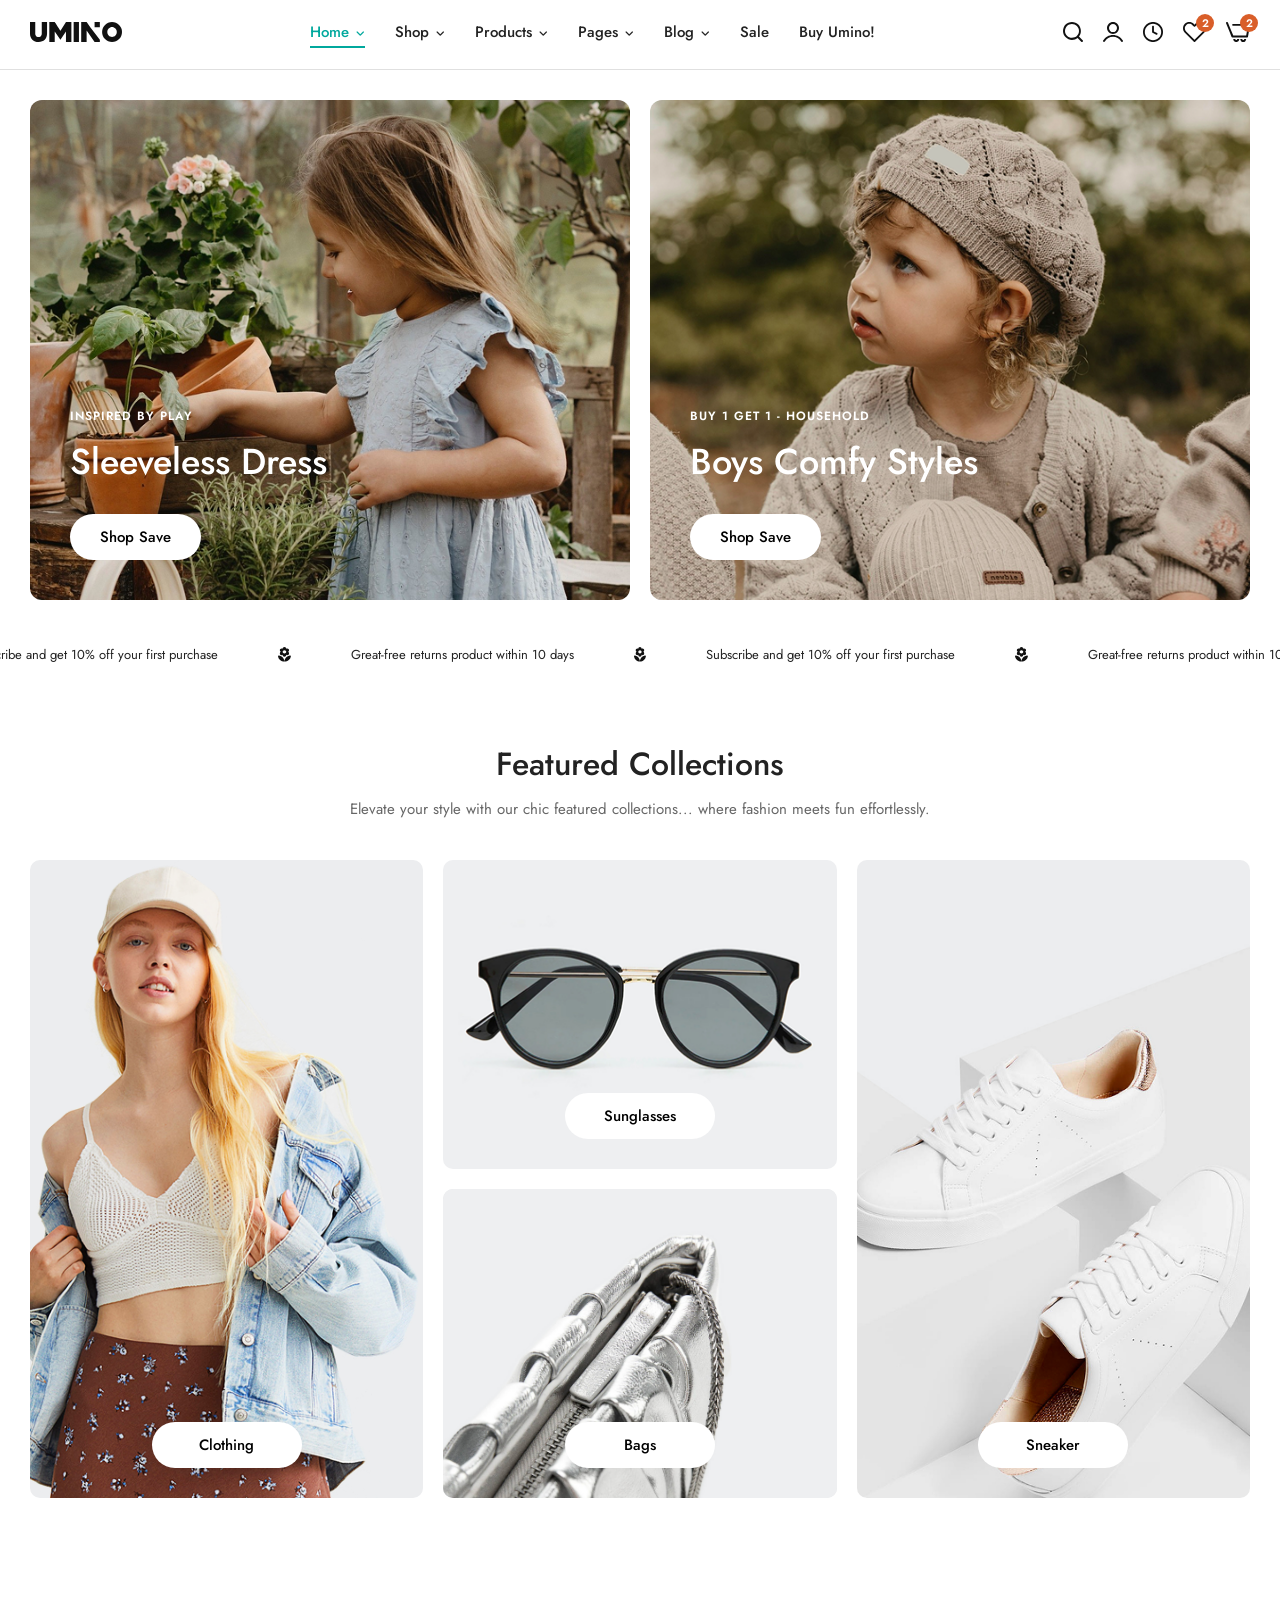
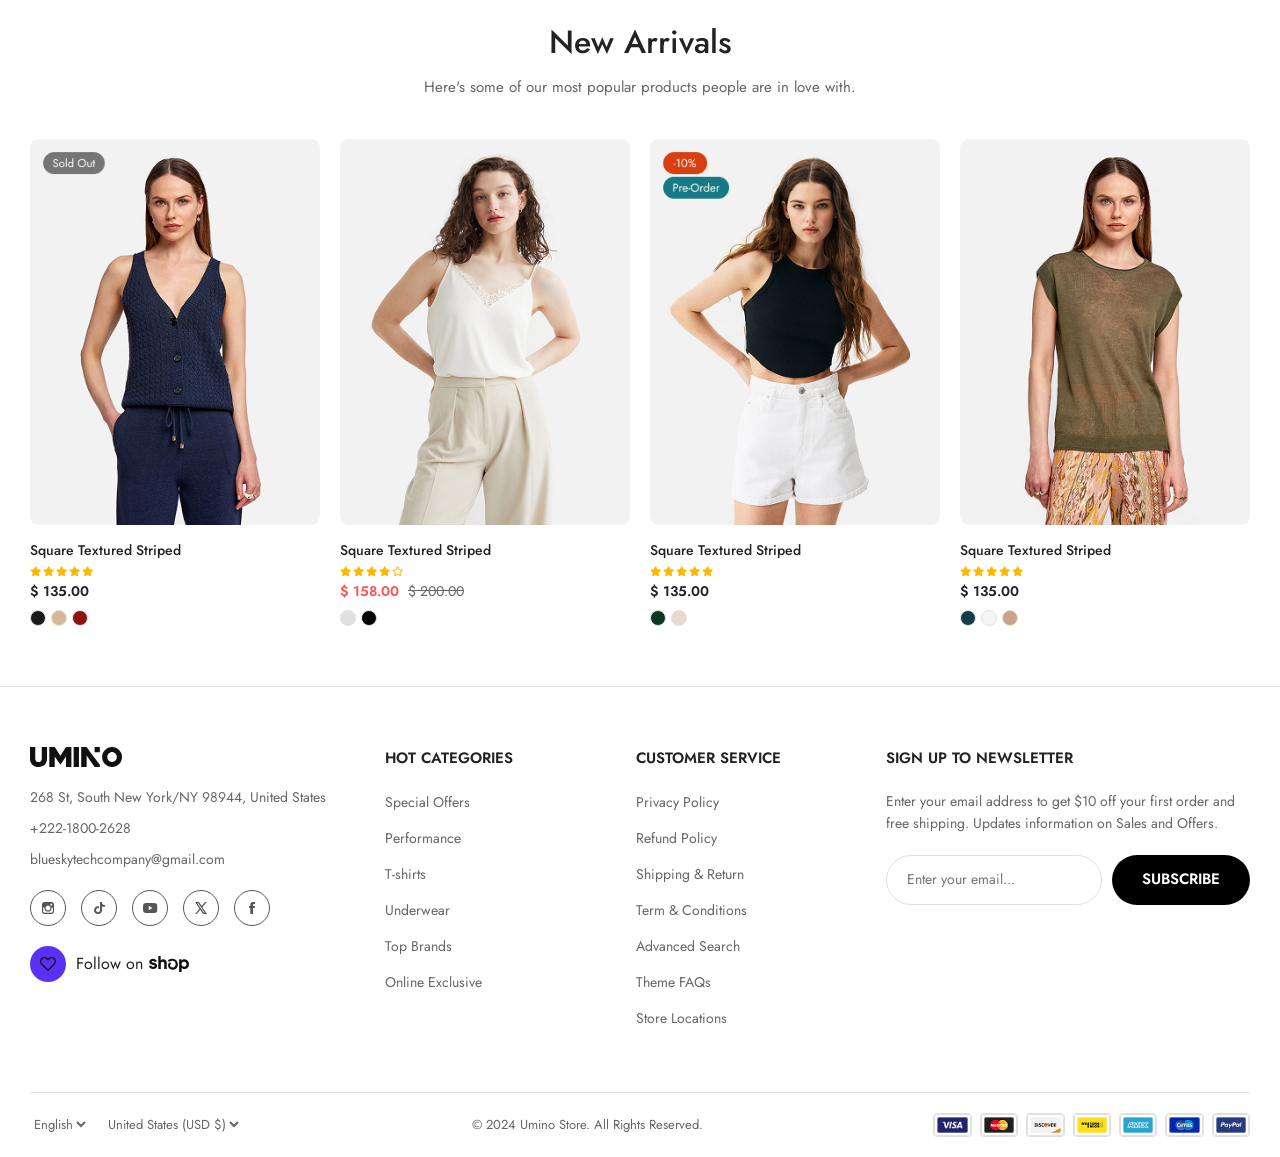
==== commit 440487d2: "test fix" ====
--- a/index.html
+++ b/index.html
@@ -104,9 +104,9 @@
             <img src="assets/icons/heart.svg" alt="Wishlist" class="svg-icon" />
             <span class="icon-badge">2</span>
           </a>
-          <a href="cart.html" class="header-icon-item" id="cart-icon">
+          <a href="#" class="header-icon-item">
             <img src="assets/icons/cart.svg" alt="Cart" class="svg-icon" />
-            <span class="icon-badge" id="cart-count">2</span>
+            <span class="icon-badge">2</span>
           </a>
         </div>
       </div>
@@ -203,9 +203,9 @@
           </p>
 
           <div class="products-grid">
-            <div class="product-card" data-id="1" data-name="Square Textured Striped" data-price="135.00" data-image="assets/images/products-1.png">
+            <div class="product-card">
               <div class="product-image-wrap">
-                <img src="assets/images/products-1.png" alt="Square Textured Striped" />
+                <img src="assets/images/products-1.png" alt="Product" />
                 <div class="product-actions">
                   <button
                     class="action-btn"
@@ -226,6 +226,17 @@
                     <img
                       src="assets/icons/eye.svg"
                       alt="Quick view"
+                      class="svg-icon"
+                    />
+                  </button>
+                  <button
+                    class="action-btn"
+                    type="button"
+                    aria-label="Add to cart"
+                  >
+                    <img
+                      src="assets/icons/cart.svg"
+                      alt="Add to cart"
                       class="svg-icon"
                     />
                   </button>
@@ -243,12 +254,11 @@
                 <div class="color-swatch" style="--swatch: #d6b896"></div>
                 <div class="color-swatch" style="--swatch: #8f1212"></div>
               </div>
-              <button class="btn btn-add-to-cart add-to-cart-btn" type="button" aria-label="Add to cart">ADD TO CART</button>
-            </div>
-
-            <div class="product-card" data-id="2" data-name="Square Textured Striped" data-price="158.00" data-image="assets/images/products-2.png">
+            </div>
+
+            <div class="product-card">
               <div class="product-image-wrap">
-                <img src="assets/images/products-2.png" alt="Square Textured Striped" />
+                <img src="assets/images/products-2.png" alt="Product" />
                 <div class="product-actions">
                   <button
                     class="action-btn"
@@ -269,6 +279,17 @@
                     <img
                       src="assets/icons/eye.svg"
                       alt="Quick view"
+                      class="svg-icon"
+                    />
+                  </button>
+                  <button
+                    class="action-btn"
+                    type="button"
+                    aria-label="Add to cart"
+                  >
+                    <img
+                      src="assets/icons/cart.svg"
+                      alt="Add to cart"
                       class="svg-icon"
                     />
                   </button>
@@ -288,12 +309,11 @@
                 <div class="color-swatch" style="--swatch: #e0e0e0"></div>
                 <div class="color-swatch" style="--swatch: #000000"></div>
               </div>
-              <button class="btn btn-add-to-cart add-to-cart-btn" type="button" aria-label="Add to cart">ADD TO CART</button>
-            </div>
-
-            <div class="product-card" data-id="3" data-name="Square Textured Striped" data-price="135.00" data-image="assets/images/products-7.png">
+            </div>
+
+            <div class="product-card">
               <div class="product-image-wrap">
-                <img src="assets/images/products-7.png" alt="Square Textured Striped" />
+                <img src="assets/images/products-7.png" alt="Product" />
                 <div class="product-actions">
                   <button
                     class="action-btn"
@@ -314,6 +334,17 @@
                     <img
                       src="assets/icons/eye.svg"
                       alt="Quick view"
+                      class="svg-icon"
+                    />
+                  </button>
+                  <button
+                    class="action-btn"
+                    type="button"
+                    aria-label="Add to cart"
+                  >
+                    <img
+                      src="assets/icons/cart.svg"
+                      alt="Add to cart"
                       class="svg-icon"
                     />
                   </button>
@@ -330,12 +361,11 @@
                 <div class="color-swatch" style="--swatch: #0c3823"></div>
                 <div class="color-swatch" style="--swatch: #e8dbcc"></div>
               </div>
-              <button class="btn btn-add-to-cart add-to-cart-btn" type="button" aria-label="Add to cart">ADD TO CART</button>
-            </div>
-
-            <div class="product-card" data-id="4" data-name="Square Textured Striped" data-price="135.00" data-image="assets/images/products-8.png">
+            </div>
+
+            <div class="product-card">
               <div class="product-image-wrap">
-                <img src="assets/images/products-8.png" alt="Square Textured Striped" />
+                <img src="assets/images/products-8.png" alt="Product" />
                 <div class="product-actions">
                   <button
                     class="action-btn"
@@ -356,6 +386,17 @@
                     <img
                       src="assets/icons/eye.svg"
                       alt="Quick view"
+                      class="svg-icon"
+                    />
+                  </button>
+                  <button
+                    class="action-btn"
+                    type="button"
+                    aria-label="Add to cart"
+                  >
+                    <img
+                      src="assets/icons/cart.svg"
+                      alt="Add to cart"
                       class="svg-icon"
                     />
                   </button>
@@ -373,7 +414,6 @@
                 <div class="color-swatch" style="--swatch: #f5f5f5"></div>
                 <div class="color-swatch" style="--swatch: #c9a489"></div>
               </div>
-              <button class="btn btn-add-to-cart add-to-cart-btn" type="button" aria-label="Add to cart">ADD TO CART</button>
             </div>
           </div>
         </div>
--- a/css/style.css
+++ b/css/style.css
@@ -252,7 +252,6 @@
   display: grid;
   grid-template-columns: repeat(4, 1fr);
   gap: 20px;
-  transition: transform 0.3s ease;
 }
 
 .footer {
--- a/css/responsive.css
+++ b/css/responsive.css
@@ -46,17 +46,6 @@
   .footer-top {
     grid-template-columns: 1fr 1fr;
   }
-
-  /* Cart Page Tablet Responsive */
-  .cart-content {
-    max-width: 100%;
-  }
-
-  .cart-item-actions {
-    flex-direction: row;
-    align-items: center;
-    gap: 15px;
-  }
 }
 
 @media (max-width: 768px) {
@@ -74,41 +63,6 @@
   
   .header {
     padding: 15px 0;
-  }
-
-  /* Mobile Menu Styles */
-  .header-nav {
-    position: absolute;
-    top: 70px;
-    left: 0;
-    right: 0;
-    background: white;
-    border-bottom: 1px solid var(--color-border);
-    display: none !important;
-    padding: 20px 15px;
-    z-index: var(--z-header);
-  }
-
-  .header-nav.active {
-    display: block !important;
-  }
-
-  .header-nav ul {
-    flex-direction: column;
-    gap: 15px;
-  }
-
-  .header-nav a {
-    display: block;
-    font-size: 14px;
-  }
-
-  .header-nav a::after {
-    display: none;
-  }
-
-  .header-nav a.active {
-    color: var(--color-badge-preorder);
   }
   
   .banner-card {
@@ -203,50 +157,4 @@
   .nav-item.active {
     color: var(--color-primary);
   }
-
-  /* Cart Page Mobile Responsive */
-  .cart-container {
-    margin: 50px auto 100px;
-    padding: 15px;
-  }
-
-  .cart-title {
-    font-size: 24px;
-    margin-bottom: 20px;
-  }
-
-  .cart-content {
-    display: flex;
-    flex-direction: column;
-    gap: 20px;
-  }
-
-  .cart-item {
-    grid-template-columns: 80px 1fr;
-    gap: 15px;
-    padding: 15px;
-  }
-
-  .cart-item-image {
-    width: 80px;
-    height: 80px;
-  }
-
-  .cart-item-actions {
-    grid-column: 1 / -1;
-    flex-direction: row;
-    justify-content: space-between;
-    align-items: center;
-    margin-top: 10px;
-  }
-
-  .cart-item-total {
-    min-width: auto;
-    text-align: left;
-  }
-
-  .cart-summary {
-    position: static;
-    top: auto;
-  }
 }
